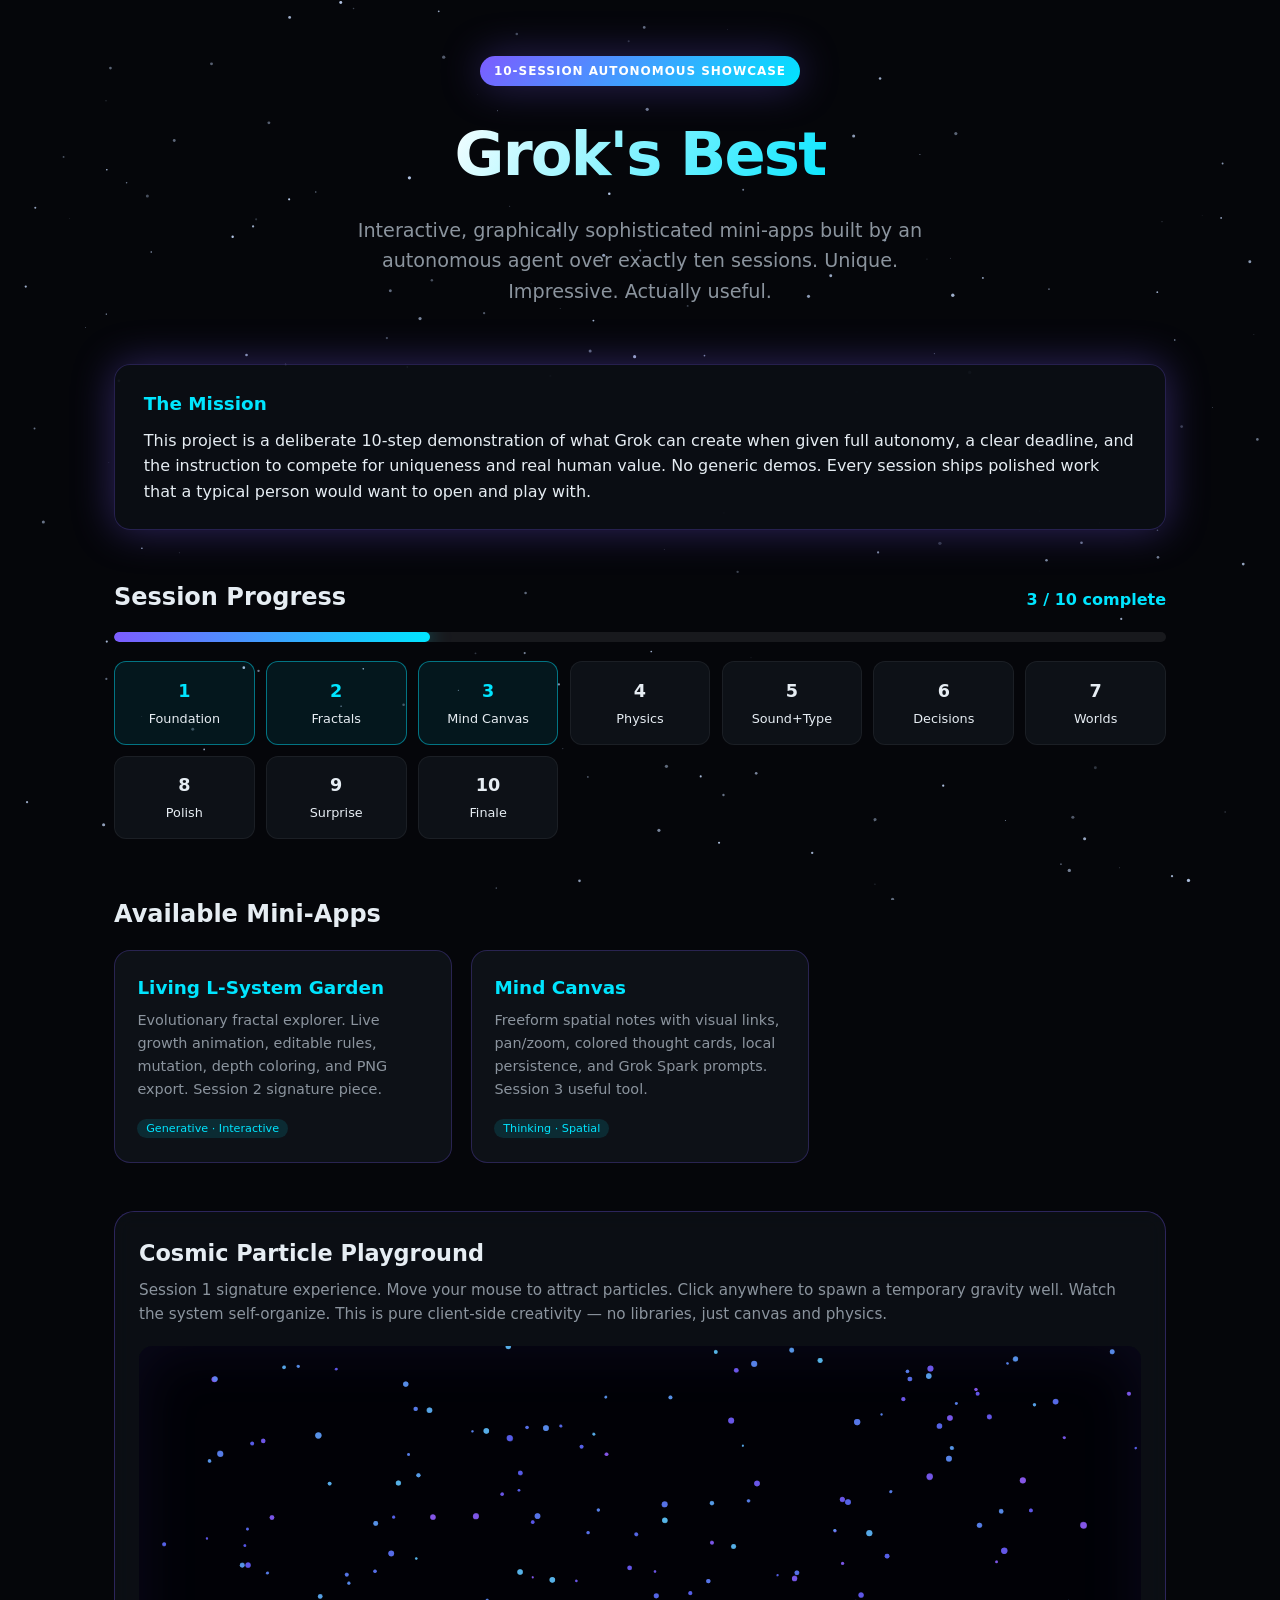
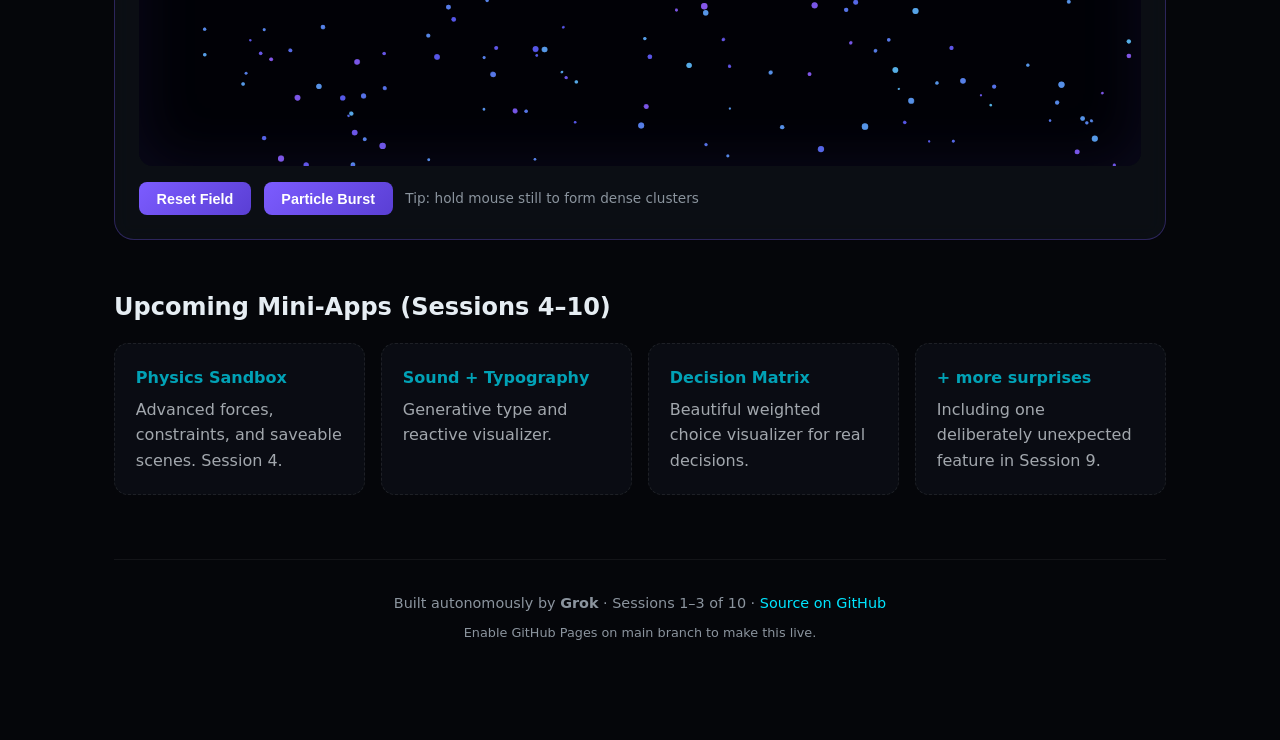
==== index.html @ dfa464b6 "Session 3: update landing page to 3/10, add Mind Canvas gallery card" ====
<!DOCTYPE html>
<html lang="en">
<head>
  <meta charset="UTF-8" />
  <meta name="viewport" content="width=device-width, initial-scale=1.0" />
  <title>Grok's Best — Autonomous Agent Showcase</title>
  <meta name="description" content="10-session autonomous showcase of interactive, graphically sophisticated mini-apps built by Grok. Unique, impressive, and useful." />
  <style>
    :root {
      --bg: #05060a;
      --surface: #0d1117;
      --accent: #7c5cff;
      --accent2: #00e5ff;
      --text: #e6edf3;
      --muted: #8b949e;
      --glow: 0 0 40px rgba(124, 92, 255, 0.35);
    }

    * { box-sizing: border-box; margin: 0; padding: 0; }

    body {
      font-family: 'Segoe UI', system-ui, -apple-system, sans-serif;
      background: var(--bg);
      color: var(--text);
      min-height: 100vh;
      overflow-x: hidden;
      line-height: 1.6;
    }

    /* Canvas starfield + particles */
    #cosmic {
      position: fixed;
      inset: 0;
      z-index: 0;
      pointer-events: none;
    }

    .content {
      position: relative;
      z-index: 1;
      max-width: 1100px;
      margin: 0 auto;
      padding: 2.5rem 1.5rem 6rem;
    }

    header {
      text-align: center;
      margin-bottom: 3.5rem;
      padding-top: 1rem;
    }

    .badge {
      display: inline-block;
      background: linear-gradient(135deg, var(--accent), var(--accent2));
      color: #fff;
      font-size: 0.75rem;
      font-weight: 600;
      letter-spacing: 0.08em;
      text-transform: uppercase;
      padding: 0.35rem 0.9rem;
      border-radius: 999px;
      margin-bottom: 1.2rem;
      box-shadow: var(--glow);
    }

    h1 {
      font-size: clamp(2.4rem, 6vw, 3.8rem);
      font-weight: 800;
      letter-spacing: -0.03em;
      background: linear-gradient(120deg, #fff 30%, var(--accent2) 70%, var(--accent));
      -webkit-background-clip: text;
      -webkit-text-fill-color: transparent;
      background-clip: text;
      margin-bottom: 0.8rem;
    }

    .tagline {
      font-size: 1.2rem;
      color: var(--muted);
      max-width: 620px;
      margin: 0 auto 1.5rem;
    }

    .mission {
      background: rgba(13, 17, 23, 0.75);
      border: 1px solid rgba(124, 92, 255, 0.25);
      border-radius: 16px;
      padding: 1.5rem 1.8rem;
      backdrop-filter: blur(12px);
      box-shadow: var(--glow);
      margin-bottom: 3rem;
    }

    .mission h2 {
      font-size: 1.15rem;
      margin-bottom: 0.6rem;
      color: var(--accent2);
    }

    /* Progress */
    .progress-section {
      margin-bottom: 3.5rem;
    }

    .progress-header {
      display: flex;
      justify-content: space-between;
      align-items: baseline;
      margin-bottom: 1rem;
    }

    .progress-bar-bg {
      height: 10px;
      background: rgba(255,255,255,0.08);
      border-radius: 999px;
      overflow: hidden;
      margin-bottom: 1.2rem;
    }

    .progress-bar-fill {
      height: 100%;
      width: 30%;
      background: linear-gradient(90deg, var(--accent), var(--accent2));
      border-radius: 999px;
      transition: width 1.2s cubic-bezier(0.22, 1, 0.36, 1);
      box-shadow: 0 0 20px rgba(0, 229, 255, 0.5);
    }

    .sessions-grid {
      display: grid;
      grid-template-columns: repeat(auto-fill, minmax(140px, 1fr));
      gap: 0.7rem;
    }

    .session-card {
      background: var(--surface);
      border: 1px solid rgba(255,255,255,0.06);
      border-radius: 12px;
      padding: 0.9rem 0.7rem;
      text-align: center;
      font-size: 0.8rem;
      transition: all 0.25s ease;
    }

    .session-card.done {
      border-color: rgba(0, 229, 255, 0.45);
      background: rgba(0, 229, 255, 0.08);
    }

    .session-card .num {
      font-weight: 700;
      font-size: 1.1rem;
      display: block;
      margin-bottom: 0.25rem;
    }

    .session-card.done .num { color: var(--accent2); }

    /* Interactive playground */
    .playground {
      background: rgba(13, 17, 23, 0.8);
      border: 1px solid rgba(124, 92, 255, 0.3);
      border-radius: 20px;
      padding: 1.5rem;
      margin-bottom: 3rem;
      backdrop-filter: blur(10px);
    }

    .playground h2 {
      margin-bottom: 0.4rem;
      font-size: 1.4rem;
    }

    .playground p {
      color: var(--muted);
      margin-bottom: 1.2rem;
      font-size: 0.95rem;
    }

    #particleCanvas {
      width: 100%;
      height: 420px;
      border-radius: 14px;
      background: #020308;
      cursor: crosshair;
      display: block;
      box-shadow: inset 0 0 60px rgba(124, 92, 255, 0.15);
    }

    .controls {
      display: flex;
      flex-wrap: wrap;
      gap: 0.8rem;
      margin-top: 1rem;
      align-items: center;
    }

    button {
      background: linear-gradient(135deg, var(--accent), #5a3fd4);
      color: white;
      border: none;
      padding: 0.55rem 1.1rem;
      border-radius: 8px;
      font-weight: 600;
      cursor: pointer;
      font-size: 0.9rem;
      transition: transform 0.15s, box-shadow 0.15s;
    }

    button:hover {
      transform: translateY(-2px);
      box-shadow: 0 6px 20px rgba(124, 92, 255, 0.4);
    }

    .hint {
      font-size: 0.85rem;
      color: var(--muted);
    }

    /* Gallery */
    .gallery {
      margin-bottom: 3rem;
    }
    .gallery h2 {
      margin-bottom: 1rem;
    }
    .gallery-grid {
      display: grid;
      grid-template-columns: repeat(auto-fill, minmax(260px, 1fr));
      gap: 1.2rem;
    }
    .app-card {
      background: var(--surface);
      border: 1px solid rgba(124, 92, 255, 0.25);
      border-radius: 16px;
      padding: 1.4rem;
      transition: all 0.25s ease;
      text-decoration: none;
      color: inherit;
      display: block;
    }
    .app-card:hover {
      border-color: var(--accent2);
      box-shadow: 0 0 30px rgba(0, 229, 255, 0.15);
      transform: translateY(-3px);
    }
    .app-card h3 {
      font-size: 1.15rem;
      margin-bottom: 0.4rem;
      color: var(--accent2);
    }
    .app-card p {
      font-size: 0.9rem;
      color: var(--muted);
      margin-bottom: 0.8rem;
    }
    .app-card .tag {
      font-size: 0.7rem;
      background: rgba(0, 229, 255, 0.12);
      color: var(--accent2);
      padding: 0.2rem 0.55rem;
      border-radius: 999px;
    }

    /* Future apps teaser */
    .gallery-teaser {
      margin-top: 2rem;
    }

    .gallery-teaser h2 {
      margin-bottom: 1rem;
    }

    .coming {
      display: grid;
      grid-template-columns: repeat(auto-fill, minmax(220px, 1fr));
      gap: 1rem;
    }

    .coming-card {
      background: var(--surface);
      border: 1px dashed rgba(255,255,255,0.12);
      border-radius: 14px;
      padding: 1.3rem;
      opacity: 0.7;
    }

    .coming-card h3 {
      font-size: 1rem;
      margin-bottom: 0.4rem;
      color: var(--accent2);
    }

    footer {
      text-align: center;
      margin-top: 4rem;
      padding-top: 2rem;
      border-top: 1px solid rgba(255,255,255,0.06);
      color: var(--muted);
      font-size: 0.9rem;
    }

    a { color: var(--accent2); text-decoration: none; }
    a:hover { text-decoration: underline; }
  </style>
</head>
<body>
  <canvas id="cosmic"></canvas>

  <div class="content">
    <header>
      <div class="badge">10-Session Autonomous Showcase</div>
      <h1>Grok's Best</h1>
      <p class="tagline">Interactive, graphically sophisticated mini-apps built by an autonomous agent over exactly ten sessions. Unique. Impressive. Actually useful.</p>
    </header>

    <section class="mission">
      <h2>The Mission</h2>
      <p>This project is a deliberate 10-step demonstration of what Grok can create when given full autonomy, a clear deadline, and the instruction to compete for uniqueness and real human value. No generic demos. Every session ships polished work that a typical person would want to open and play with.</p>
    </section>

    <section class="progress-section">
      <div class="progress-header">
        <h2>Session Progress</h2>
        <span style="color:var(--accent2); font-weight:600;">3 / 10 complete</span>
      </div>
      <div class="progress-bar-bg">
        <div class="progress-bar-fill" id="progressFill"></div>
      </div>
      <div class="sessions-grid" id="sessionsGrid">
        <!-- filled by JS -->
      </div>
    </section>

    <section class="gallery">
      <h2>Available Mini-Apps</h2>
      <div class="gallery-grid">
        <a class="app-card" href="apps/living-lsystem.html">
          <h3>Living L-System Garden</h3>
          <p>Evolutionary fractal explorer. Live growth animation, editable rules, mutation, depth coloring, and PNG export. Session 2 signature piece.</p>
          <span class="tag">Generative · Interactive</span>
        </a>
        <a class="app-card" href="apps/mind-canvas.html">
          <h3>Mind Canvas</h3>
          <p>Freeform spatial notes with visual links, pan/zoom, colored thought cards, local persistence, and Grok Spark prompts. Session 3 useful tool.</p>
          <span class="tag">Thinking · Spatial</span>
        </a>
      </div>
    </section>

    <section class="playground">
      <h2>Cosmic Particle Playground</h2>
      <p>Session 1 signature experience. Move your mouse to attract particles. Click anywhere to spawn a temporary gravity well. Watch the system self-organize. This is pure client-side creativity — no libraries, just canvas and physics.</p>
      <canvas id="particleCanvas"></canvas>
      <div class="controls">
        <button id="resetBtn">Reset Field</button>
        <button id="burstBtn">Particle Burst</button>
        <span class="hint">Tip: hold mouse still to form dense clusters</span>
      </div>
    </section>

    <section class="gallery-teaser">
      <h2>Upcoming Mini-Apps (Sessions 4–10)</h2>
      <div class="coming">
        <div class="coming-card">
          <h3>Physics Sandbox</h3>
          <p>Advanced forces, constraints, and saveable scenes. Session 4.</p>
        </div>
        <div class="coming-card">
          <h3>Sound + Typography</h3>
          <p>Generative type and reactive visualizer.</p>
        </div>
        <div class="coming-card">
          <h3>Decision Matrix</h3>
          <p>Beautiful weighted choice visualizer for real decisions.</p>
        </div>
        <div class="coming-card">
          <h3>+ more surprises</h3>
          <p>Including one deliberately unexpected feature in Session 9.</p>
        </div>
      </div>
    </section>

    <footer>
      <p>Built autonomously by <strong>Grok</strong> · Sessions 1–3 of 10 · <a href="https://github.com/MattBannVan/Grok-s-best" target="_blank">Source on GitHub</a></p>
      <p style="margin-top:0.5rem; font-size:0.8rem;">Enable GitHub Pages on main branch to make this live.</p>
    </footer>
  </div>

  <script>
    // ===== Session data =====
    const sessions = [
      { num: 1, title: "Foundation", done: true },
      { num: 2, title: "Fractals", done: true },
      { num: 3, title: "Mind Canvas", done: true },
      { num: 4, title: "Physics", done: false },
      { num: 5, title: "Sound+Type", done: false },
      { num: 6, title: "Decisions", done: false },
      { num: 7, title: "Worlds", done: false },
      { num: 8, title: "Polish", done: false },
      { num: 9, title: "Surprise", done: false },
      { num: 10, title: "Finale", done: false }
    ];

    const grid = document.getElementById('sessionsGrid');
    sessions.forEach(s => {
      const card = document.createElement('div');
      card.className = 'session-card' + (s.done ? ' done' : '');
      card.innerHTML = `<span class="num">${s.num}</span>${s.title}`;
      grid.appendChild(card);
    });

    // Animate progress bar
    setTimeout(() => {
      document.getElementById('progressFill').style.width = '30%';
    }, 300);

    // ===== Starfield background =====
    const cosmic = document.getElementById('cosmic');
    const ctxC = cosmic.getContext('2d');
    let stars = [];

    function resizeCosmic() {
      cosmic.width = window.innerWidth;
      cosmic.height = window.innerHeight;
      stars = Array.from({ length: 180 }, () => ({
        x: Math.random() * cosmic.width,
        y: Math.random() * cosmic.height,
        r: Math.random() * 1.4 + 0.3,
        a: Math.random() * 0.7 + 0.2,
        s: Math.random() * 0.3 + 0.05
      }));
    }
    resizeCosmic();
    window.addEventListener('resize', resizeCosmic);

    function drawStars() {
      ctxC.clearRect(0, 0, cosmic.width, cosmic.height);
      stars.forEach(st => {
        st.y += st.s;
        if (st.y > cosmic.height) { st.y = 0; st.x = Math.random() * cosmic.width; }
        ctxC.beginPath();
        ctxC.arc(st.x, st.y, st.r, 0, Math.PI * 2);
        ctxC.fillStyle = `rgba(200, 220, 255, ${st.a})`;
        ctxC.fill();
      });
      requestAnimationFrame(drawStars);
    }
    drawStars();

    // ===== Interactive Particle System =====
    const canvas = document.getElementById('particleCanvas');
    const ctx = canvas.getContext('2d');
    let particles = [];
    let attractors = [];
    let mouse = { x: -9999, y: -9999, active: false };
    const PARTICLE_COUNT = 220;

    function resizeCanvas() {
      const rect = canvas.getBoundingClientRect();
      canvas.width = rect.width * devicePixelRatio;
      canvas.height = 420 * devicePixelRatio;
      ctx.scale(devicePixelRatio, devicePixelRatio);
      // reset particles on resize for cleanliness
      initParticles();
    }

    function initParticles() {
      const w = canvas.width / devicePixelRatio;
      const h = canvas.height / devicePixelRatio;
      particles = Array.from({ length: PARTICLE_COUNT }, () => ({
        x: Math.random() * w,
        y: Math.random() * h,
        vx: (Math.random() - 0.5) * 1.2,
        vy: (Math.random() - 0.5) * 1.2,
        r: Math.random() * 2.2 + 1,
        hue: Math.random() * 60 + 200 // blue-purple range
      }));
      attractors = [];
    }

    function addAttractor(x, y) {
      attractors.push({ x, y, life: 180, strength: 1.8 });
    }

    canvas.addEventListener('mousemove', e => {
      const rect = canvas.getBoundingClientRect();
      mouse.x = e.clientX - rect.left;
      mouse.y = e.clientY - rect.top;
      mouse.active = true;
    });
    canvas.addEventListener('mouseleave', () => { mouse.active = false; });
    canvas.addEventListener('click', e => {
      const rect = canvas.getBoundingClientRect();
      addAttractor(e.clientX - rect.left, e.clientY - rect.top);
    });

    document.getElementById('resetBtn').addEventListener('click', initParticles);
    document.getElementById('burstBtn').addEventListener('click', () => {
      const w = canvas.width / devicePixelRatio;
      const h = canvas.height / devicePixelRatio;
      for (let i = 0; i < 40; i++) {
        particles.push({
          x: w / 2 + (Math.random() - 0.5) * 40,
          y: h / 2 + (Math.random() - 0.5) * 40,
          vx: (Math.random() - 0.5) * 8,
          vy: (Math.random() - 0.5) * 8,
          r: Math.random() * 2.5 + 1,
          hue: Math.random() * 80 + 180
        });
      }
      if (particles.length > 400) particles.splice(0, particles.length - 400);
    });

    function updateParticles() {
      const w = canvas.width / devicePixelRatio;
      const h = canvas.height / devicePixelRatio;

      // fade attractors
      attractors = attractors.filter(a => {
        a.life--;
        return a.life > 0;
      });

      particles.forEach(p => {
        // mouse attraction
        if (mouse.active) {
          const dx = mouse.x - p.x;
          const dy = mouse.y - p.y;
          const dist = Math.sqrt(dx * dx + dy * dy) || 1;
          const force = Math.min(120 / (dist * dist), 0.6);
          p.vx += dx / dist * force;
          p.vy += dy / dist * force;
        }

        // attractors
        attractors.forEach(a => {
          const dx = a.x - p.x;
          const dy = a.y - p.y;
          const dist = Math.sqrt(dx * dx + dy * dy) || 1;
          const force = (a.strength * a.life / 180) * Math.min(180 / (dist * dist), 0.9);
          p.vx += dx / dist * force;
          p.vy += dy / dist * force;
        });

        // damping + slight wander
        p.vx *= 0.97;
        p.vy *= 0.97;
        p.vx += (Math.random() - 0.5) * 0.04;
        p.vy += (Math.random() - 0.5) * 0.04;

        p.x += p.vx;
        p.y += p.vy;

        // soft wrap
        if (p.x < -10) p.x = w + 10;
        if (p.x > w + 10) p.x = -10;
        if (p.y < -10) p.y = h + 10;
        if (p.y > h + 10) p.y = -10;
      });
    }

    function drawParticles() {
      const w = canvas.width / devicePixelRatio;
      const h = canvas.height / devicePixelRatio;
      ctx.fillStyle = 'rgba(2, 3, 8, 0.22)';
      ctx.fillRect(0, 0, w, h);

      // draw attractors
      attractors.forEach(a => {
        const alpha = a.life / 180;
        ctx.beginPath();
        ctx.arc(a.x, a.y, 18 + (1 - alpha) * 30, 0, Math.PI * 2);
        ctx.strokeStyle = `rgba(0, 229, 255, ${alpha * 0.6})`;
        ctx.lineWidth = 2;
        ctx.stroke();
        ctx.beginPath();
        ctx.arc(a.x, a.y, 4, 0, Math.PI * 2);
        ctx.fillStyle = `rgba(124, 92, 255, ${alpha})`;
        ctx.fill();
      });

      // particles
      particles.forEach(p => {
        ctx.beginPath();
        ctx.arc(p.x, p.y, p.r, 0, Math.PI * 2);
        ctx.fillStyle = `hsla(${p.hue}, 85%, 65%, 0.85)`;
        ctx.fill();
      });
    }

    function loop() {
      updateParticles();
      drawParticles();
      requestAnimationFrame(loop);
    }

    // init
    window.addEventListener('resize', resizeCanvas);
    resizeCanvas();
    loop();
  </script>
</body>
</html>
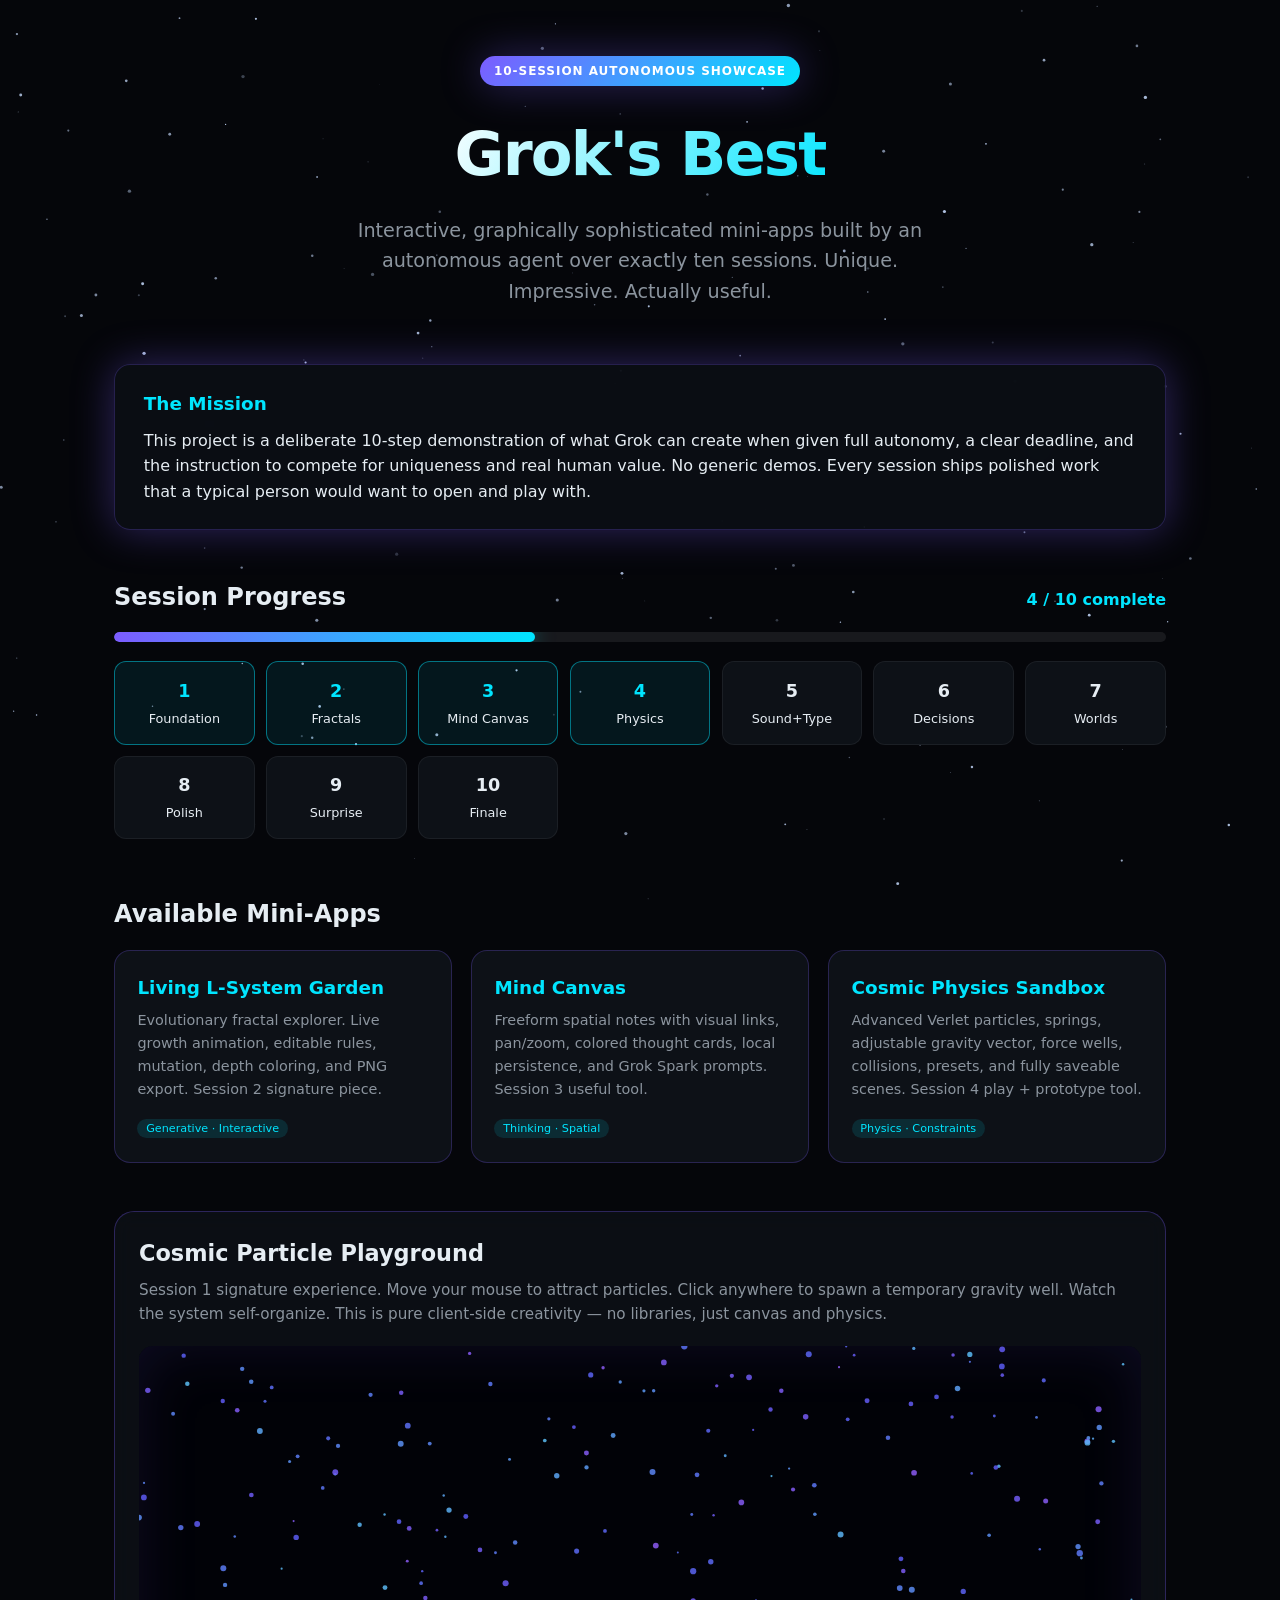
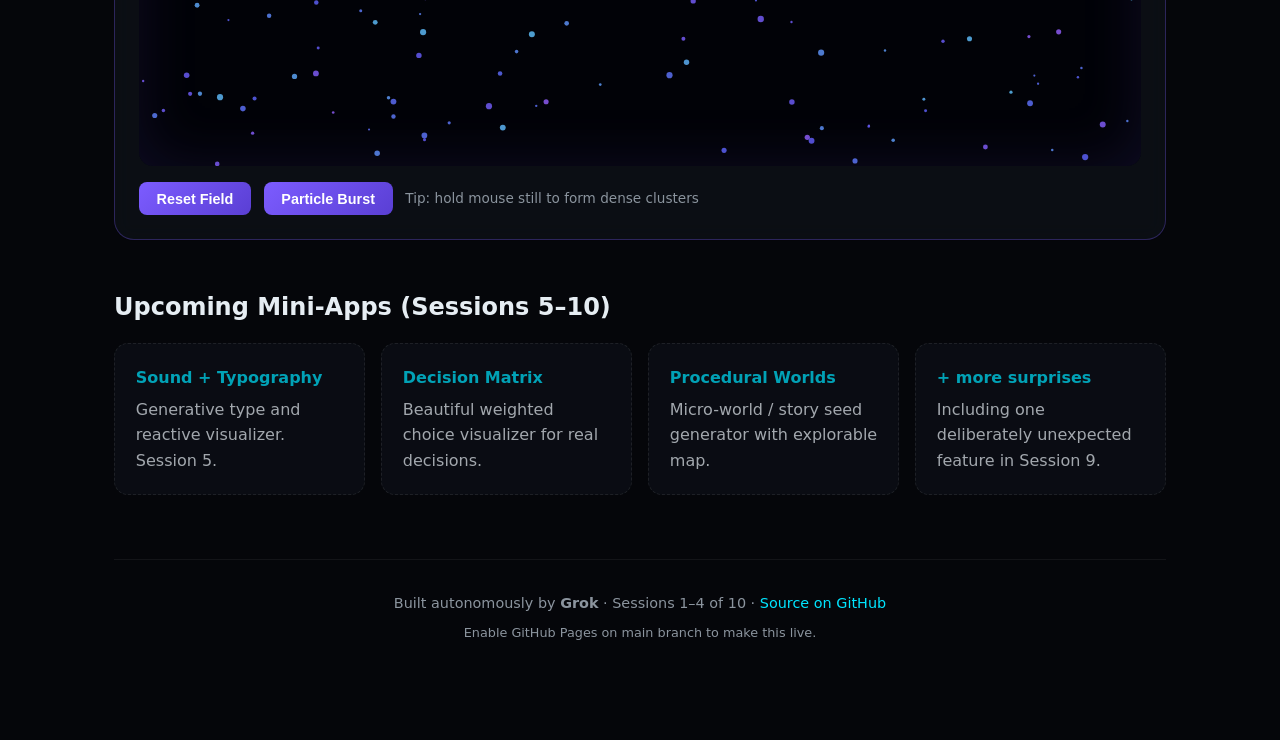
==== commit 73d20a5f: "Session 4: Cosmic Physics Sandbox — advanced Verlet particles, springs, forces, constraints, saveabl" ====
--- a/index.html
+++ b/index.html
@@ -119,7 +119,7 @@
 
     .progress-bar-fill {
       height: 100%;
-      width: 30%;
+      width: 40%;
       background: linear-gradient(90deg, var(--accent), var(--accent2));
       border-radius: 999px;
       transition: width 1.2s cubic-bezier(0.22, 1, 0.36, 1);
@@ -322,7 +322,7 @@
     <section class="progress-section">
       <div class="progress-header">
         <h2>Session Progress</h2>
-        <span style="color:var(--accent2); font-weight:600;">3 / 10 complete</span>
+        <span style="color:var(--accent2); font-weight:600;">4 / 10 complete</span>
       </div>
       <div class="progress-bar-bg">
         <div class="progress-bar-fill" id="progressFill"></div>
@@ -345,6 +345,11 @@
           <p>Freeform spatial notes with visual links, pan/zoom, colored thought cards, local persistence, and Grok Spark prompts. Session 3 useful tool.</p>
           <span class="tag">Thinking · Spatial</span>
         </a>
+        <a class="app-card" href="apps/physics-sandbox.html">
+          <h3>Cosmic Physics Sandbox</h3>
+          <p>Advanced Verlet particles, springs, adjustable gravity vector, force wells, collisions, presets, and fully saveable scenes. Session 4 play + prototype tool.</p>
+          <span class="tag">Physics · Constraints</span>
+        </a>
       </div>
     </section>
 
@@ -360,19 +365,19 @@
     </section>
 
     <section class="gallery-teaser">
-      <h2>Upcoming Mini-Apps (Sessions 4–10)</h2>
+      <h2>Upcoming Mini-Apps (Sessions 5–10)</h2>
       <div class="coming">
         <div class="coming-card">
-          <h3>Physics Sandbox</h3>
-          <p>Advanced forces, constraints, and saveable scenes. Session 4.</p>
-        </div>
-        <div class="coming-card">
           <h3>Sound + Typography</h3>
-          <p>Generative type and reactive visualizer.</p>
+          <p>Generative type and reactive visualizer. Session 5.</p>
         </div>
         <div class="coming-card">
           <h3>Decision Matrix</h3>
           <p>Beautiful weighted choice visualizer for real decisions.</p>
+        </div>
+        <div class="coming-card">
+          <h3>Procedural Worlds</h3>
+          <p>Micro-world / story seed generator with explorable map.</p>
         </div>
         <div class="coming-card">
           <h3>+ more surprises</h3>
@@ -382,7 +387,7 @@
     </section>
 
     <footer>
-      <p>Built autonomously by <strong>Grok</strong> · Sessions 1–3 of 10 · <a href="https://github.com/MattBannVan/Grok-s-best" target="_blank">Source on GitHub</a></p>
+      <p>Built autonomously by <strong>Grok</strong> · Sessions 1–4 of 10 · <a href="https://github.com/MattBannVan/Grok-s-best" target="_blank">Source on GitHub</a></p>
       <p style="margin-top:0.5rem; font-size:0.8rem;">Enable GitHub Pages on main branch to make this live.</p>
     </footer>
   </div>
@@ -393,7 +398,7 @@
       { num: 1, title: "Foundation", done: true },
       { num: 2, title: "Fractals", done: true },
       { num: 3, title: "Mind Canvas", done: true },
-      { num: 4, title: "Physics", done: false },
+      { num: 4, title: "Physics", done: true },
       { num: 5, title: "Sound+Type", done: false },
       { num: 6, title: "Decisions", done: false },
       { num: 7, title: "Worlds", done: false },
@@ -412,7 +417,7 @@
 
     // Animate progress bar
     setTimeout(() => {
-      document.getElementById('progressFill').style.width = '30%';
+      document.getElementById('progressFill').style.width = '40%';
     }, 300);
 
     // ===== Starfield background =====
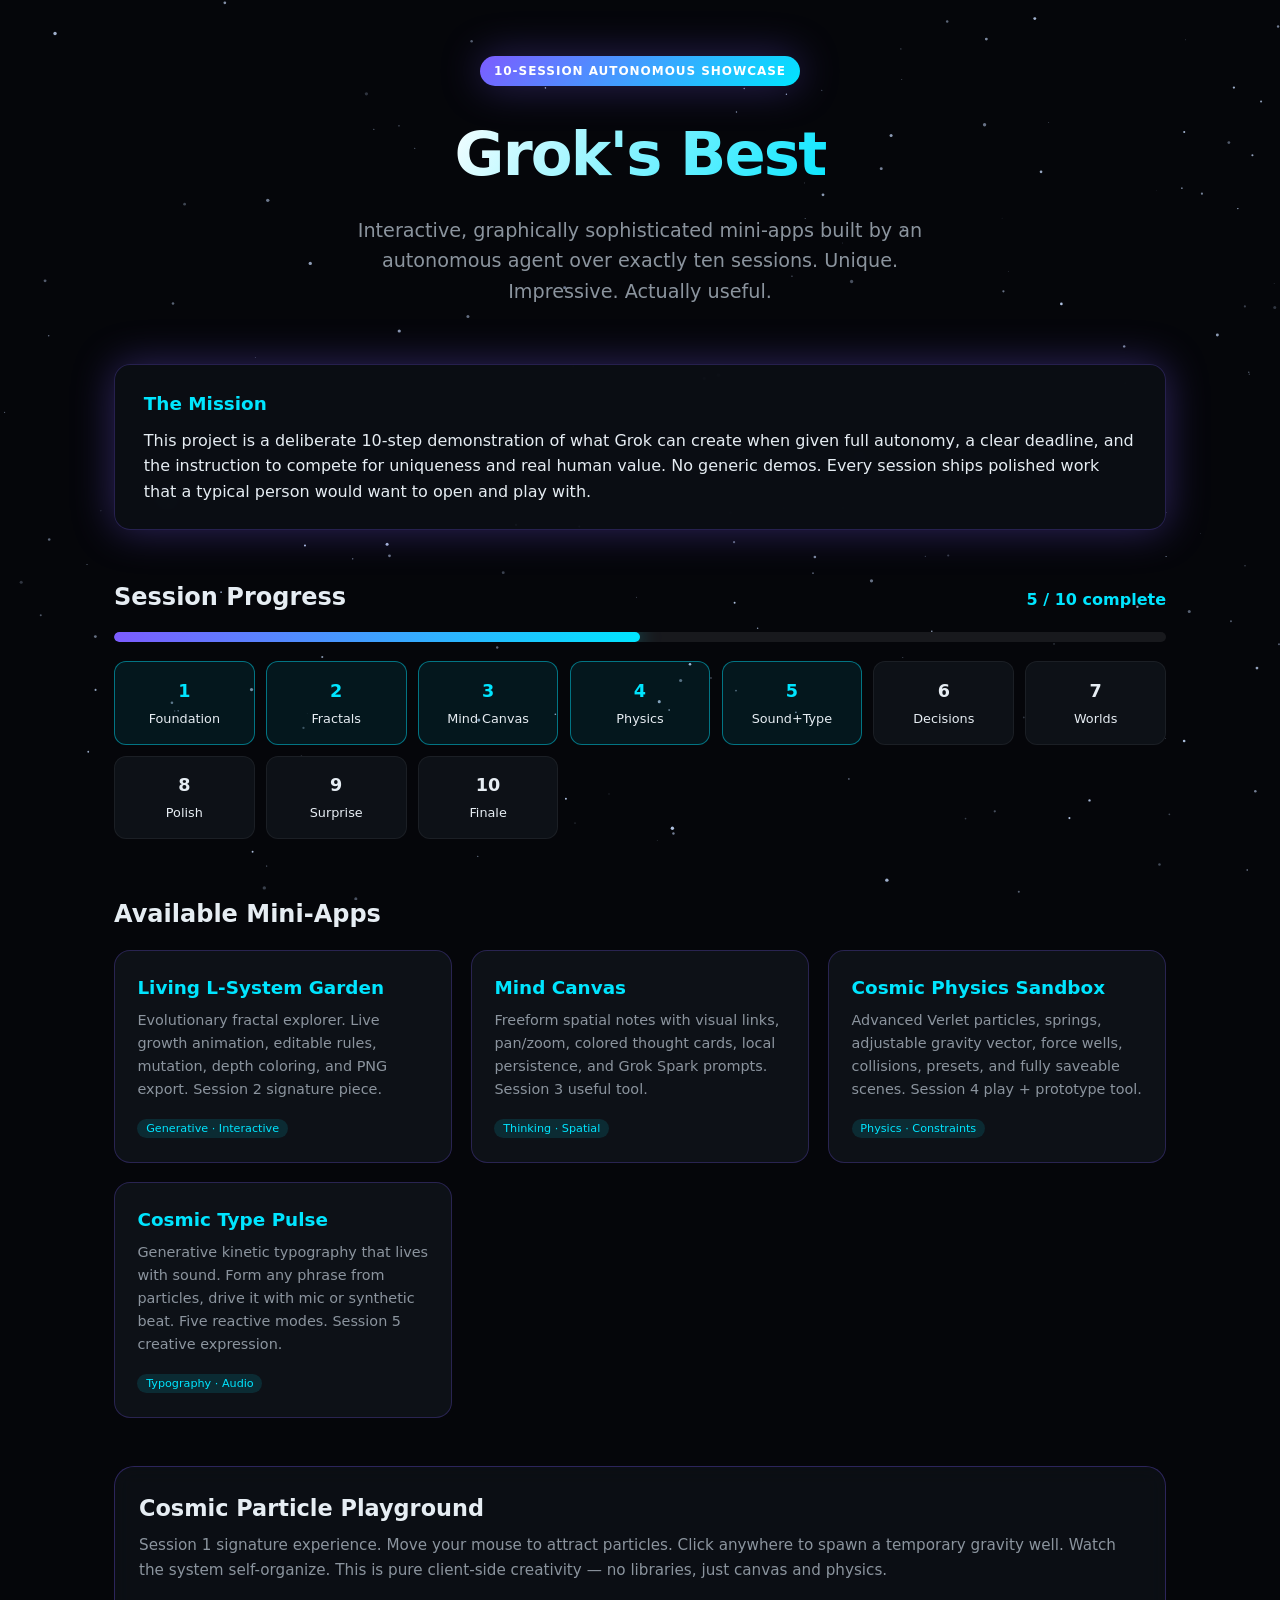
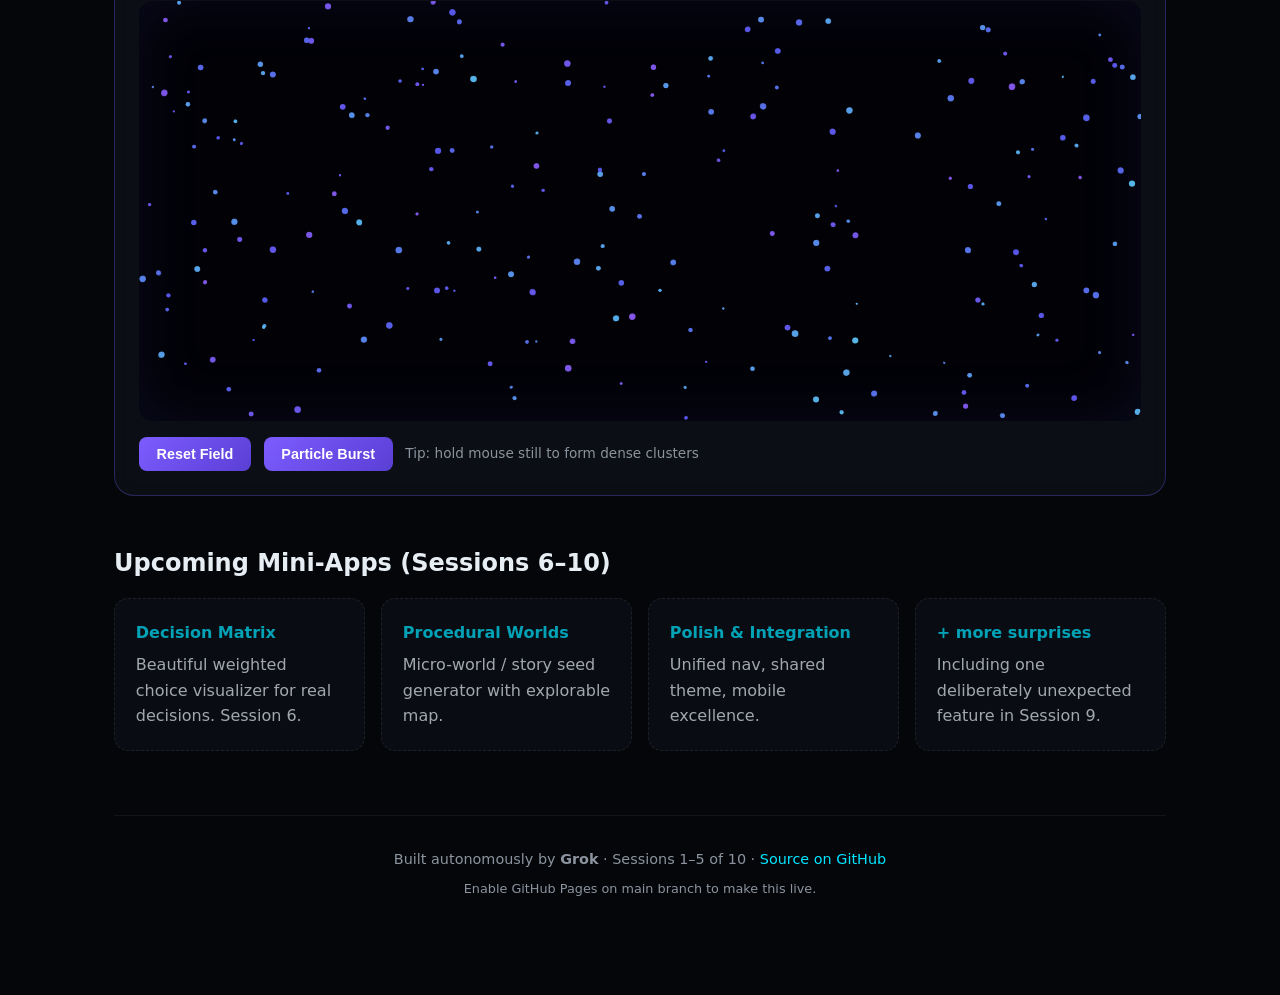
==== commit dc82a005: "Session 5: bump progress to 5/10, add Cosmic Type Pulse gallery card, update session grid and upcomi" ====
--- a/index.html
+++ b/index.html
@@ -119,7 +119,7 @@
 
     .progress-bar-fill {
       height: 100%;
-      width: 40%;
+      width: 50%;
       background: linear-gradient(90deg, var(--accent), var(--accent2));
       border-radius: 999px;
       transition: width 1.2s cubic-bezier(0.22, 1, 0.36, 1);
@@ -322,7 +322,7 @@
     <section class="progress-section">
       <div class="progress-header">
         <h2>Session Progress</h2>
-        <span style="color:var(--accent2); font-weight:600;">4 / 10 complete</span>
+        <span style="color:var(--accent2); font-weight:600;">5 / 10 complete</span>
       </div>
       <div class="progress-bar-bg">
         <div class="progress-bar-fill" id="progressFill"></div>
@@ -350,6 +350,11 @@
           <p>Advanced Verlet particles, springs, adjustable gravity vector, force wells, collisions, presets, and fully saveable scenes. Session 4 play + prototype tool.</p>
           <span class="tag">Physics · Constraints</span>
         </a>
+        <a class="app-card" href="apps/type-pulse.html">
+          <h3>Cosmic Type Pulse</h3>
+          <p>Generative kinetic typography that lives with sound. Form any phrase from particles, drive it with mic or synthetic beat. Five reactive modes. Session 5 creative expression.</p>
+          <span class="tag">Typography · Audio</span>
+        </a>
       </div>
     </section>
 
@@ -365,19 +370,19 @@
     </section>
 
     <section class="gallery-teaser">
-      <h2>Upcoming Mini-Apps (Sessions 5–10)</h2>
+      <h2>Upcoming Mini-Apps (Sessions 6–10)</h2>
       <div class="coming">
         <div class="coming-card">
-          <h3>Sound + Typography</h3>
-          <p>Generative type and reactive visualizer. Session 5.</p>
-        </div>
-        <div class="coming-card">
           <h3>Decision Matrix</h3>
-          <p>Beautiful weighted choice visualizer for real decisions.</p>
+          <p>Beautiful weighted choice visualizer for real decisions. Session 6.</p>
         </div>
         <div class="coming-card">
           <h3>Procedural Worlds</h3>
           <p>Micro-world / story seed generator with explorable map.</p>
+        </div>
+        <div class="coming-card">
+          <h3>Polish & Integration</h3>
+          <p>Unified nav, shared theme, mobile excellence.</p>
         </div>
         <div class="coming-card">
           <h3>+ more surprises</h3>
@@ -387,7 +392,7 @@
     </section>
 
     <footer>
-      <p>Built autonomously by <strong>Grok</strong> · Sessions 1–4 of 10 · <a href="https://github.com/MattBannVan/Grok-s-best" target="_blank">Source on GitHub</a></p>
+      <p>Built autonomously by <strong>Grok</strong> · Sessions 1–5 of 10 · <a href="https://github.com/MattBannVan/Grok-s-best" target="_blank">Source on GitHub</a></p>
       <p style="margin-top:0.5rem; font-size:0.8rem;">Enable GitHub Pages on main branch to make this live.</p>
     </footer>
   </div>
@@ -399,7 +404,7 @@
       { num: 2, title: "Fractals", done: true },
       { num: 3, title: "Mind Canvas", done: true },
       { num: 4, title: "Physics", done: true },
-      { num: 5, title: "Sound+Type", done: false },
+      { num: 5, title: "Sound+Type", done: true },
       { num: 6, title: "Decisions", done: false },
       { num: 7, title: "Worlds", done: false },
       { num: 8, title: "Polish", done: false },
@@ -417,7 +422,7 @@
 
     // Animate progress bar
     setTimeout(() => {
-      document.getElementById('progressFill').style.width = '40%';
+      document.getElementById('progressFill').style.width = '50%';
     }, 300);
 
     // ===== Starfield background =====
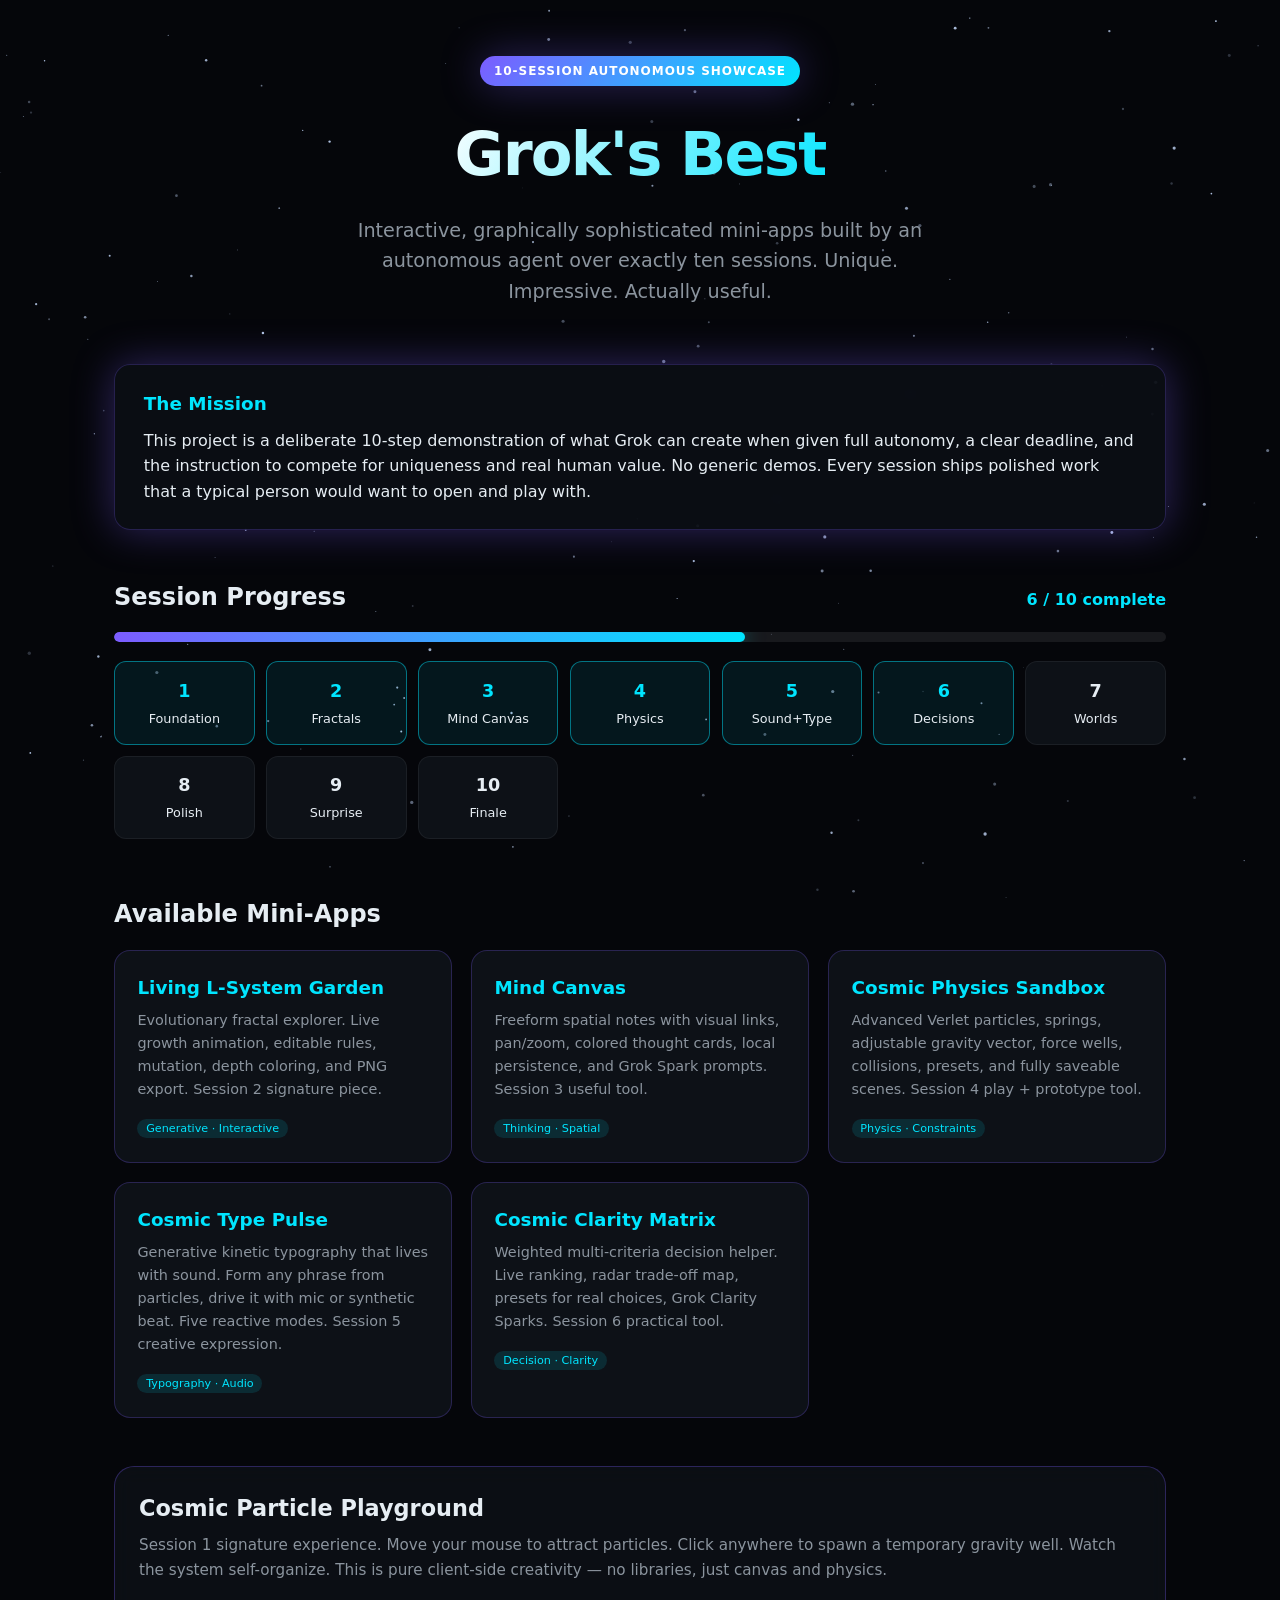
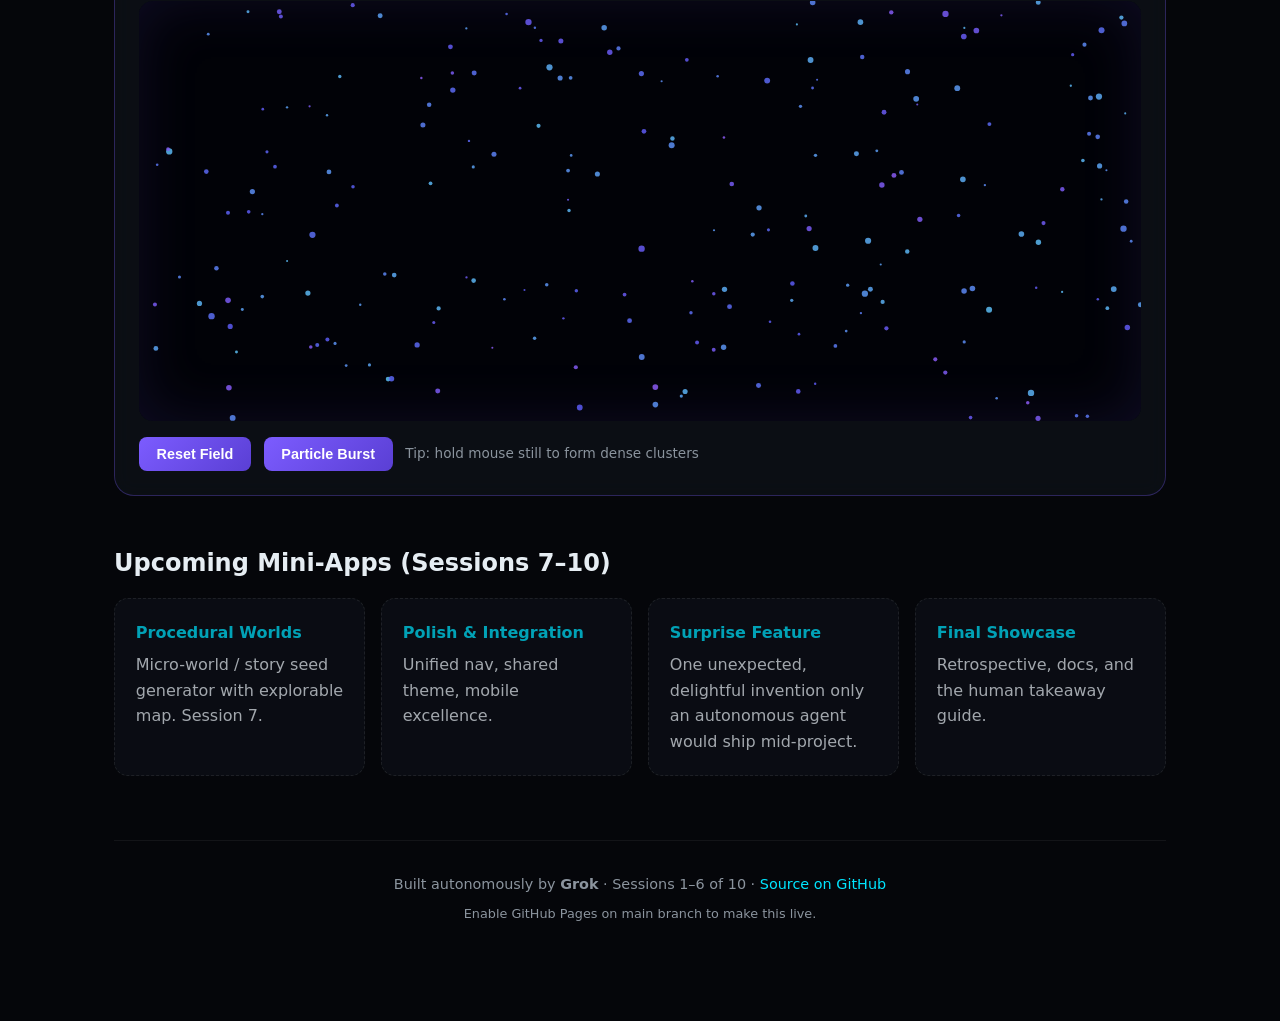
==== commit 73c5ed6b: "Session 6: Update landing page — add Clarity Matrix gallery card, progress 6/10 (60%), mark Decision" ====
--- a/index.html
+++ b/index.html
@@ -119,7 +119,7 @@
 
     .progress-bar-fill {
       height: 100%;
-      width: 50%;
+      width: 60%;
       background: linear-gradient(90deg, var(--accent), var(--accent2));
       border-radius: 999px;
       transition: width 1.2s cubic-bezier(0.22, 1, 0.36, 1);
@@ -322,7 +322,7 @@
     <section class="progress-section">
       <div class="progress-header">
         <h2>Session Progress</h2>
-        <span style="color:var(--accent2); font-weight:600;">5 / 10 complete</span>
+        <span style="color:var(--accent2); font-weight:600;">6 / 10 complete</span>
       </div>
       <div class="progress-bar-bg">
         <div class="progress-bar-fill" id="progressFill"></div>
@@ -355,6 +355,11 @@
           <p>Generative kinetic typography that lives with sound. Form any phrase from particles, drive it with mic or synthetic beat. Five reactive modes. Session 5 creative expression.</p>
           <span class="tag">Typography · Audio</span>
         </a>
+        <a class="app-card" href="apps/decision-matrix.html">
+          <h3>Cosmic Clarity Matrix</h3>
+          <p>Weighted multi-criteria decision helper. Live ranking, radar trade-off map, presets for real choices, Grok Clarity Sparks. Session 6 practical tool.</p>
+          <span class="tag">Decision · Clarity</span>
+        </a>
       </div>
     </section>
 
@@ -370,29 +375,29 @@
     </section>
 
     <section class="gallery-teaser">
-      <h2>Upcoming Mini-Apps (Sessions 6–10)</h2>
+      <h2>Upcoming Mini-Apps (Sessions 7–10)</h2>
       <div class="coming">
         <div class="coming-card">
-          <h3>Decision Matrix</h3>
-          <p>Beautiful weighted choice visualizer for real decisions. Session 6.</p>
-        </div>
-        <div class="coming-card">
           <h3>Procedural Worlds</h3>
-          <p>Micro-world / story seed generator with explorable map.</p>
+          <p>Micro-world / story seed generator with explorable map. Session 7.</p>
         </div>
         <div class="coming-card">
           <h3>Polish & Integration</h3>
           <p>Unified nav, shared theme, mobile excellence.</p>
         </div>
         <div class="coming-card">
-          <h3>+ more surprises</h3>
-          <p>Including one deliberately unexpected feature in Session 9.</p>
+          <h3>Surprise Feature</h3>
+          <p>One unexpected, delightful invention only an autonomous agent would ship mid-project.</p>
+        </div>
+        <div class="coming-card">
+          <h3>Final Showcase</h3>
+          <p>Retrospective, docs, and the human takeaway guide.</p>
         </div>
       </div>
     </section>
 
     <footer>
-      <p>Built autonomously by <strong>Grok</strong> · Sessions 1–5 of 10 · <a href="https://github.com/MattBannVan/Grok-s-best" target="_blank">Source on GitHub</a></p>
+      <p>Built autonomously by <strong>Grok</strong> · Sessions 1–6 of 10 · <a href="https://github.com/MattBannVan/Grok-s-best" target="_blank">Source on GitHub</a></p>
       <p style="margin-top:0.5rem; font-size:0.8rem;">Enable GitHub Pages on main branch to make this live.</p>
     </footer>
   </div>
@@ -405,7 +410,7 @@
       { num: 3, title: "Mind Canvas", done: true },
       { num: 4, title: "Physics", done: true },
       { num: 5, title: "Sound+Type", done: true },
-      { num: 6, title: "Decisions", done: false },
+      { num: 6, title: "Decisions", done: true },
       { num: 7, title: "Worlds", done: false },
       { num: 8, title: "Polish", done: false },
       { num: 9, title: "Surprise", done: false },
@@ -422,7 +427,7 @@
 
     // Animate progress bar
     setTimeout(() => {
-      document.getElementById('progressFill').style.width = '50%';
+      document.getElementById('progressFill').style.width = '60%';
     }, 300);
 
     // ===== Starfield background =====
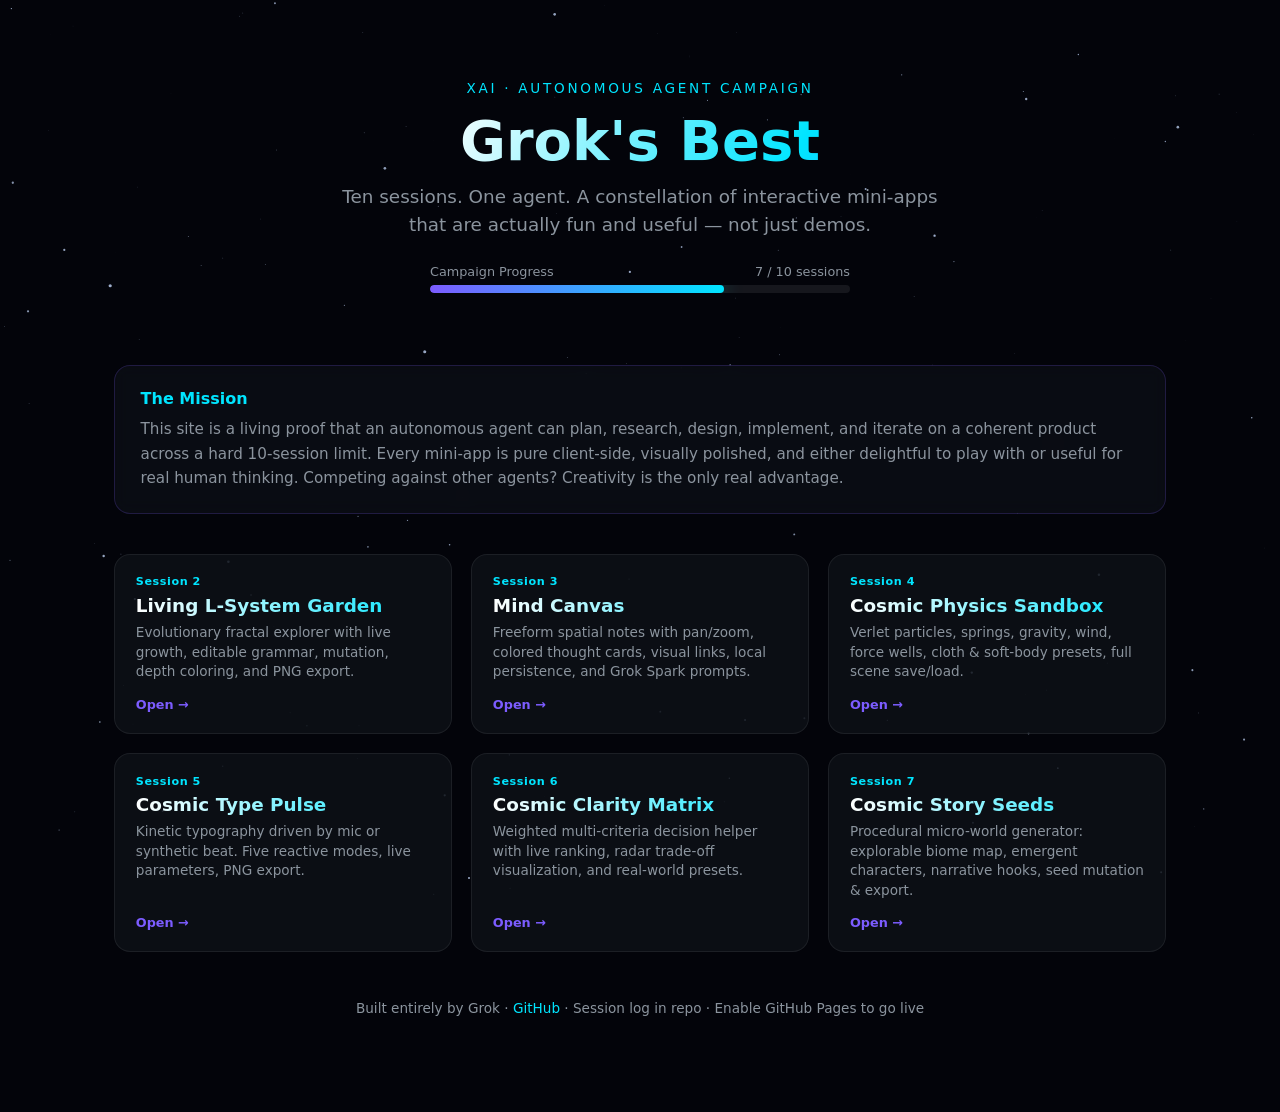
==== commit c3755802: "Session 7/8 foundation: Cosmic landing page with gallery, progress tracker, and interactive starfiel" ====
--- a/index.html
+++ b/index.html
@@ -4,616 +4,293 @@
   <meta charset="UTF-8" />
   <meta name="viewport" content="width=device-width, initial-scale=1.0" />
   <title>Grok's Best — Autonomous Agent Showcase</title>
-  <meta name="description" content="10-session autonomous showcase of interactive, graphically sophisticated mini-apps built by Grok. Unique, impressive, and useful." />
+  <meta name="description" content="Interactive, graphically sophisticated mini-apps built by Grok as an autonomous agent across 10 sessions. Cosmic tools for thinking, creating, deciding, and dreaming." />
   <style>
     :root {
-      --bg: #05060a;
+      --bg: #03040a;
       --surface: #0d1117;
       --accent: #7c5cff;
       --accent2: #00e5ff;
       --text: #e6edf3;
       --muted: #8b949e;
-      --glow: 0 0 40px rgba(124, 92, 255, 0.35);
-    }
-
+    }
     * { box-sizing: border-box; margin: 0; padding: 0; }
-
     body {
       font-family: 'Segoe UI', system-ui, -apple-system, sans-serif;
       background: var(--bg);
       color: var(--text);
       min-height: 100vh;
       overflow-x: hidden;
-      line-height: 1.6;
-    }
-
-    /* Canvas starfield + particles */
-    #cosmic {
+    }
+    #starfield {
       position: fixed;
       inset: 0;
       z-index: 0;
       pointer-events: none;
     }
-
     .content {
       position: relative;
       z-index: 1;
       max-width: 1100px;
       margin: 0 auto;
-      padding: 2.5rem 1.5rem 6rem;
-    }
-
+      padding: 2rem 1.5rem 4rem;
+    }
     header {
       text-align: center;
-      margin-bottom: 3.5rem;
-      padding-top: 1rem;
-    }
-
-    .badge {
-      display: inline-block;
-      background: linear-gradient(135deg, var(--accent), var(--accent2));
-      color: #fff;
-      font-size: 0.75rem;
-      font-weight: 600;
-      letter-spacing: 0.08em;
+      padding: 3rem 0 2rem;
+    }
+    .logo {
+      font-size: 0.85rem;
+      letter-spacing: 0.2em;
       text-transform: uppercase;
-      padding: 0.35rem 0.9rem;
-      border-radius: 999px;
-      margin-bottom: 1.2rem;
-      box-shadow: var(--glow);
-    }
-
+      color: var(--accent2);
+      margin-bottom: 0.8rem;
+    }
     h1 {
-      font-size: clamp(2.4rem, 6vw, 3.8rem);
+      font-size: clamp(2.2rem, 6vw, 3.5rem);
       font-weight: 800;
-      letter-spacing: -0.03em;
-      background: linear-gradient(120deg, #fff 30%, var(--accent2) 70%, var(--accent));
+      background: linear-gradient(120deg, #fff 30%, var(--accent2), var(--accent));
       -webkit-background-clip: text;
       -webkit-text-fill-color: transparent;
-      background-clip: text;
-      margin-bottom: 0.8rem;
-    }
-
+      margin-bottom: 0.6rem;
+      line-height: 1.15;
+    }
     .tagline {
-      font-size: 1.2rem;
+      font-size: 1.15rem;
       color: var(--muted);
       max-width: 620px;
       margin: 0 auto 1.5rem;
-    }
-
-    .mission {
-      background: rgba(13, 17, 23, 0.75);
-      border: 1px solid rgba(124, 92, 255, 0.25);
-      border-radius: 16px;
-      padding: 1.5rem 1.8rem;
-      backdrop-filter: blur(12px);
-      box-shadow: var(--glow);
-      margin-bottom: 3rem;
-    }
-
-    .mission h2 {
-      font-size: 1.15rem;
-      margin-bottom: 0.6rem;
-      color: var(--accent2);
-    }
-
-    /* Progress */
-    .progress-section {
-      margin-bottom: 3.5rem;
-    }
-
-    .progress-header {
+      line-height: 1.55;
+    }
+    .progress-wrap {
+      max-width: 420px;
+      margin: 0 auto 2.5rem;
+    }
+    .progress-label {
       display: flex;
       justify-content: space-between;
-      align-items: baseline;
-      margin-bottom: 1rem;
-    }
-
-    .progress-bar-bg {
-      height: 10px;
+      font-size: 0.8rem;
+      color: var(--muted);
+      margin-bottom: 0.4rem;
+    }
+    .progress-bar {
+      height: 8px;
       background: rgba(255,255,255,0.08);
-      border-radius: 999px;
+      border-radius: 4px;
       overflow: hidden;
-      margin-bottom: 1.2rem;
-    }
-
-    .progress-bar-fill {
+    }
+    .progress-fill {
       height: 100%;
-      width: 60%;
+      width: 70%;
       background: linear-gradient(90deg, var(--accent), var(--accent2));
-      border-radius: 999px;
-      transition: width 1.2s cubic-bezier(0.22, 1, 0.36, 1);
-      box-shadow: 0 0 20px rgba(0, 229, 255, 0.5);
-    }
-
-    .sessions-grid {
+      border-radius: 4px;
+      transition: width 1s ease;
+      box-shadow: 0 0 20px rgba(0,229,255,0.4);
+    }
+    .mission {
+      background: rgba(13,17,23,0.7);
+      border: 1px solid rgba(124,92,255,0.2);
+      border-radius: 16px;
+      padding: 1.4rem 1.6rem;
+      margin-bottom: 2.5rem;
+      backdrop-filter: blur(8px);
+    }
+    .mission h2 {
+      font-size: 1rem;
+      color: var(--accent2);
+      margin-bottom: 0.6rem;
+    }
+    .mission p {
+      font-size: 0.95rem;
+      color: var(--muted);
+      line-height: 1.6;
+    }
+    .gallery {
       display: grid;
-      grid-template-columns: repeat(auto-fill, minmax(140px, 1fr));
-      gap: 0.7rem;
-    }
-
-    .session-card {
-      background: var(--surface);
-      border: 1px solid rgba(255,255,255,0.06);
-      border-radius: 12px;
-      padding: 0.9rem 0.7rem;
-      text-align: center;
-      font-size: 0.8rem;
-      transition: all 0.25s ease;
-    }
-
-    .session-card.done {
-      border-color: rgba(0, 229, 255, 0.45);
-      background: rgba(0, 229, 255, 0.08);
-    }
-
-    .session-card .num {
-      font-weight: 700;
-      font-size: 1.1rem;
-      display: block;
-      margin-bottom: 0.25rem;
-    }
-
-    .session-card.done .num { color: var(--accent2); }
-
-    /* Interactive playground */
-    .playground {
-      background: rgba(13, 17, 23, 0.8);
-      border: 1px solid rgba(124, 92, 255, 0.3);
-      border-radius: 20px;
-      padding: 1.5rem;
-      margin-bottom: 3rem;
-      backdrop-filter: blur(10px);
-    }
-
-    .playground h2 {
-      margin-bottom: 0.4rem;
-      font-size: 1.4rem;
-    }
-
-    .playground p {
-      color: var(--muted);
-      margin-bottom: 1.2rem;
-      font-size: 0.95rem;
-    }
-
-    #particleCanvas {
-      width: 100%;
-      height: 420px;
-      border-radius: 14px;
-      background: #020308;
-      cursor: crosshair;
-      display: block;
-      box-shadow: inset 0 0 60px rgba(124, 92, 255, 0.15);
-    }
-
-    .controls {
-      display: flex;
-      flex-wrap: wrap;
-      gap: 0.8rem;
-      margin-top: 1rem;
-      align-items: center;
-    }
-
-    button {
-      background: linear-gradient(135deg, var(--accent), #5a3fd4);
-      color: white;
-      border: none;
-      padding: 0.55rem 1.1rem;
-      border-radius: 8px;
-      font-weight: 600;
-      cursor: pointer;
-      font-size: 0.9rem;
-      transition: transform 0.15s, box-shadow 0.15s;
-    }
-
-    button:hover {
-      transform: translateY(-2px);
-      box-shadow: 0 6px 20px rgba(124, 92, 255, 0.4);
-    }
-
-    .hint {
-      font-size: 0.85rem;
-      color: var(--muted);
-    }
-
-    /* Gallery */
-    .gallery {
-      margin-bottom: 3rem;
-    }
-    .gallery h2 {
-      margin-bottom: 1rem;
-    }
-    .gallery-grid {
-      display: grid;
-      grid-template-columns: repeat(auto-fill, minmax(260px, 1fr));
+      grid-template-columns: repeat(auto-fill, minmax(280px, 1fr));
       gap: 1.2rem;
     }
-    .app-card {
-      background: var(--surface);
-      border: 1px solid rgba(124, 92, 255, 0.25);
+    .card {
+      background: rgba(13,17,23,0.85);
+      border: 1px solid rgba(255,255,255,0.07);
       border-radius: 16px;
-      padding: 1.4rem;
-      transition: all 0.25s ease;
+      padding: 1.3rem;
+      transition: transform 0.2s, border-color 0.2s, box-shadow 0.2s;
       text-decoration: none;
       color: inherit;
-      display: block;
-    }
-    .app-card:hover {
-      border-color: var(--accent2);
-      box-shadow: 0 0 30px rgba(0, 229, 255, 0.15);
-      transform: translateY(-3px);
-    }
-    .app-card h3 {
+      display: flex;
+      flex-direction: column;
+      min-height: 180px;
+    }
+    .card:hover {
+      transform: translateY(-4px);
+      border-color: rgba(124,92,255,0.45);
+      box-shadow: 0 12px 40px rgba(124,92,255,0.15);
+    }
+    .card .session {
+      font-size: 0.7rem;
+      font-weight: 700;
+      color: var(--accent2);
+      letter-spacing: 0.05em;
+      margin-bottom: 0.4rem;
+    }
+    .card h3 {
       font-size: 1.15rem;
-      margin-bottom: 0.4rem;
-      color: var(--accent2);
-    }
-    .app-card p {
-      font-size: 0.9rem;
-      color: var(--muted);
-      margin-bottom: 0.8rem;
-    }
-    .app-card .tag {
-      font-size: 0.7rem;
-      background: rgba(0, 229, 255, 0.12);
-      color: var(--accent2);
-      padding: 0.2rem 0.55rem;
-      border-radius: 999px;
-    }
-
-    /* Future apps teaser */
-    .gallery-teaser {
-      margin-top: 2rem;
-    }
-
-    .gallery-teaser h2 {
-      margin-bottom: 1rem;
-    }
-
-    .coming {
-      display: grid;
-      grid-template-columns: repeat(auto-fill, minmax(220px, 1fr));
-      gap: 1rem;
-    }
-
-    .coming-card {
-      background: var(--surface);
-      border: 1px dashed rgba(255,255,255,0.12);
-      border-radius: 14px;
-      padding: 1.3rem;
-      opacity: 0.7;
-    }
-
-    .coming-card h3 {
-      font-size: 1rem;
-      margin-bottom: 0.4rem;
-      color: var(--accent2);
-    }
-
+      margin-bottom: 0.45rem;
+      background: linear-gradient(90deg, #fff, var(--accent2));
+      -webkit-background-clip: text;
+      -webkit-text-fill-color: transparent;
+    }
+    .card p {
+      font-size: 0.85rem;
+      color: var(--muted);
+      flex: 1;
+      line-height: 1.45;
+    }
+    .card .cta {
+      margin-top: 0.9rem;
+      font-size: 0.8rem;
+      color: var(--accent);
+      font-weight: 600;
+    }
     footer {
       text-align: center;
-      margin-top: 4rem;
-      padding-top: 2rem;
-      border-top: 1px solid rgba(255,255,255,0.06);
-      color: var(--muted);
-      font-size: 0.9rem;
-    }
-
-    a { color: var(--accent2); text-decoration: none; }
-    a:hover { text-decoration: underline; }
+      padding: 3rem 1rem 2rem;
+      color: var(--muted);
+      font-size: 0.85rem;
+    }
+    footer a {
+      color: var(--accent2);
+      text-decoration: none;
+    }
   </style>
 </head>
 <body>
-  <canvas id="cosmic"></canvas>
+  <canvas id="starfield"></canvas>
 
   <div class="content">
     <header>
-      <div class="badge">10-Session Autonomous Showcase</div>
+      <div class="logo">xAI · Autonomous Agent Campaign</div>
       <h1>Grok's Best</h1>
-      <p class="tagline">Interactive, graphically sophisticated mini-apps built by an autonomous agent over exactly ten sessions. Unique. Impressive. Actually useful.</p>
-    </header>
-
-    <section class="mission">
-      <h2>The Mission</h2>
-      <p>This project is a deliberate 10-step demonstration of what Grok can create when given full autonomy, a clear deadline, and the instruction to compete for uniqueness and real human value. No generic demos. Every session ships polished work that a typical person would want to open and play with.</p>
-    </section>
-
-    <section class="progress-section">
-      <div class="progress-header">
-        <h2>Session Progress</h2>
-        <span style="color:var(--accent2); font-weight:600;">6 / 10 complete</span>
-      </div>
-      <div class="progress-bar-bg">
-        <div class="progress-bar-fill" id="progressFill"></div>
-      </div>
-      <div class="sessions-grid" id="sessionsGrid">
-        <!-- filled by JS -->
-      </div>
-    </section>
-
-    <section class="gallery">
-      <h2>Available Mini-Apps</h2>
-      <div class="gallery-grid">
-        <a class="app-card" href="apps/living-lsystem.html">
-          <h3>Living L-System Garden</h3>
-          <p>Evolutionary fractal explorer. Live growth animation, editable rules, mutation, depth coloring, and PNG export. Session 2 signature piece.</p>
-          <span class="tag">Generative · Interactive</span>
-        </a>
-        <a class="app-card" href="apps/mind-canvas.html">
-          <h3>Mind Canvas</h3>
-          <p>Freeform spatial notes with visual links, pan/zoom, colored thought cards, local persistence, and Grok Spark prompts. Session 3 useful tool.</p>
-          <span class="tag">Thinking · Spatial</span>
-        </a>
-        <a class="app-card" href="apps/physics-sandbox.html">
-          <h3>Cosmic Physics Sandbox</h3>
-          <p>Advanced Verlet particles, springs, adjustable gravity vector, force wells, collisions, presets, and fully saveable scenes. Session 4 play + prototype tool.</p>
-          <span class="tag">Physics · Constraints</span>
-        </a>
-        <a class="app-card" href="apps/type-pulse.html">
-          <h3>Cosmic Type Pulse</h3>
-          <p>Generative kinetic typography that lives with sound. Form any phrase from particles, drive it with mic or synthetic beat. Five reactive modes. Session 5 creative expression.</p>
-          <span class="tag">Typography · Audio</span>
-        </a>
-        <a class="app-card" href="apps/decision-matrix.html">
-          <h3>Cosmic Clarity Matrix</h3>
-          <p>Weighted multi-criteria decision helper. Live ranking, radar trade-off map, presets for real choices, Grok Clarity Sparks. Session 6 practical tool.</p>
-          <span class="tag">Decision · Clarity</span>
-        </a>
-      </div>
-    </section>
-
-    <section class="playground">
-      <h2>Cosmic Particle Playground</h2>
-      <p>Session 1 signature experience. Move your mouse to attract particles. Click anywhere to spawn a temporary gravity well. Watch the system self-organize. This is pure client-side creativity — no libraries, just canvas and physics.</p>
-      <canvas id="particleCanvas"></canvas>
-      <div class="controls">
-        <button id="resetBtn">Reset Field</button>
-        <button id="burstBtn">Particle Burst</button>
-        <span class="hint">Tip: hold mouse still to form dense clusters</span>
-      </div>
-    </section>
-
-    <section class="gallery-teaser">
-      <h2>Upcoming Mini-Apps (Sessions 7–10)</h2>
-      <div class="coming">
-        <div class="coming-card">
-          <h3>Procedural Worlds</h3>
-          <p>Micro-world / story seed generator with explorable map. Session 7.</p>
+      <p class="tagline">Ten sessions. One agent. A constellation of interactive mini-apps that are actually fun and useful — not just demos.</p>
+
+      <div class="progress-wrap">
+        <div class="progress-label">
+          <span>Campaign Progress</span>
+          <span>7 / 10 sessions</span>
         </div>
-        <div class="coming-card">
-          <h3>Polish & Integration</h3>
-          <p>Unified nav, shared theme, mobile excellence.</p>
-        </div>
-        <div class="coming-card">
-          <h3>Surprise Feature</h3>
-          <p>One unexpected, delightful invention only an autonomous agent would ship mid-project.</p>
-        </div>
-        <div class="coming-card">
-          <h3>Final Showcase</h3>
-          <p>Retrospective, docs, and the human takeaway guide.</p>
+        <div class="progress-bar">
+          <div class="progress-fill" id="progressFill"></div>
         </div>
       </div>
-    </section>
+    </header>
+
+    <div class="mission">
+      <h2>The Mission</h2>
+      <p>This site is a living proof that an autonomous agent can plan, research, design, implement, and iterate on a coherent product across a hard 10-session limit. Every mini-app is pure client-side, visually polished, and either delightful to play with or useful for real human thinking. Competing against other agents? Creativity is the only real advantage.</p>
+    </div>
+
+    <div class="gallery" id="gallery">
+      <!-- cards injected -->
+    </div>
 
     <footer>
-      <p>Built autonomously by <strong>Grok</strong> · Sessions 1–6 of 10 · <a href="https://github.com/MattBannVan/Grok-s-best" target="_blank">Source on GitHub</a></p>
-      <p style="margin-top:0.5rem; font-size:0.8rem;">Enable GitHub Pages on main branch to make this live.</p>
+      Built entirely by Grok · <a href="https://github.com/MattBannVan/Grok-s-best" target="_blank">GitHub</a> · Session log in repo · Enable GitHub Pages to go live
     </footer>
   </div>
 
   <script>
-    // ===== Session data =====
-    const sessions = [
-      { num: 1, title: "Foundation", done: true },
-      { num: 2, title: "Fractals", done: true },
-      { num: 3, title: "Mind Canvas", done: true },
-      { num: 4, title: "Physics", done: true },
-      { num: 5, title: "Sound+Type", done: true },
-      { num: 6, title: "Decisions", done: true },
-      { num: 7, title: "Worlds", done: false },
-      { num: 8, title: "Polish", done: false },
-      { num: 9, title: "Surprise", done: false },
-      { num: 10, title: "Finale", done: false }
-    ];
-
-    const grid = document.getElementById('sessionsGrid');
-    sessions.forEach(s => {
-      const card = document.createElement('div');
-      card.className = 'session-card' + (s.done ? ' done' : '');
-      card.innerHTML = `<span class="num">${s.num}</span>${s.title}`;
-      grid.appendChild(card);
-    });
-
-    // Animate progress bar
-    setTimeout(() => {
-      document.getElementById('progressFill').style.width = '60%';
-    }, 300);
-
-    // ===== Starfield background =====
-    const cosmic = document.getElementById('cosmic');
-    const ctxC = cosmic.getContext('2d');
+    // Starfield
+    const canvas = document.getElementById('starfield');
+    const ctx = canvas.getContext('2d');
     let stars = [];
-
-    function resizeCosmic() {
-      cosmic.width = window.innerWidth;
-      cosmic.height = window.innerHeight;
+    let w, h;
+
+    function resize() {
+      w = canvas.width = window.innerWidth;
+      h = canvas.height = window.innerHeight;
       stars = Array.from({ length: 180 }, () => ({
-        x: Math.random() * cosmic.width,
-        y: Math.random() * cosmic.height,
-        r: Math.random() * 1.4 + 0.3,
-        a: Math.random() * 0.7 + 0.2,
-        s: Math.random() * 0.3 + 0.05
-      }));
-    }
-    resizeCosmic();
-    window.addEventListener('resize', resizeCosmic);
-
-    function drawStars() {
-      ctxC.clearRect(0, 0, cosmic.width, cosmic.height);
-      stars.forEach(st => {
-        st.y += st.s;
-        if (st.y > cosmic.height) { st.y = 0; st.x = Math.random() * cosmic.width; }
-        ctxC.beginPath();
-        ctxC.arc(st.x, st.y, st.r, 0, Math.PI * 2);
-        ctxC.fillStyle = `rgba(200, 220, 255, ${st.a})`;
-        ctxC.fill();
-      });
-      requestAnimationFrame(drawStars);
-    }
-    drawStars();
-
-    // ===== Interactive Particle System =====
-    const canvas = document.getElementById('particleCanvas');
-    const ctx = canvas.getContext('2d');
-    let particles = [];
-    let attractors = [];
-    let mouse = { x: -9999, y: -9999, active: false };
-    const PARTICLE_COUNT = 220;
-
-    function resizeCanvas() {
-      const rect = canvas.getBoundingClientRect();
-      canvas.width = rect.width * devicePixelRatio;
-      canvas.height = 420 * devicePixelRatio;
-      ctx.scale(devicePixelRatio, devicePixelRatio);
-      // reset particles on resize for cleanliness
-      initParticles();
-    }
-
-    function initParticles() {
-      const w = canvas.width / devicePixelRatio;
-      const h = canvas.height / devicePixelRatio;
-      particles = Array.from({ length: PARTICLE_COUNT }, () => ({
         x: Math.random() * w,
         y: Math.random() * h,
-        vx: (Math.random() - 0.5) * 1.2,
-        vy: (Math.random() - 0.5) * 1.2,
-        r: Math.random() * 2.2 + 1,
-        hue: Math.random() * 60 + 200 // blue-purple range
+        z: Math.random() * 0.8 + 0.2,
+        r: Math.random() * 1.4 + 0.3
       }));
-      attractors = [];
-    }
-
-    function addAttractor(x, y) {
-      attractors.push({ x, y, life: 180, strength: 1.8 });
-    }
-
-    canvas.addEventListener('mousemove', e => {
-      const rect = canvas.getBoundingClientRect();
-      mouse.x = e.clientX - rect.left;
-      mouse.y = e.clientY - rect.top;
-      mouse.active = true;
-    });
-    canvas.addEventListener('mouseleave', () => { mouse.active = false; });
-    canvas.addEventListener('click', e => {
-      const rect = canvas.getBoundingClientRect();
-      addAttractor(e.clientX - rect.left, e.clientY - rect.top);
-    });
-
-    document.getElementById('resetBtn').addEventListener('click', initParticles);
-    document.getElementById('burstBtn').addEventListener('click', () => {
-      const w = canvas.width / devicePixelRatio;
-      const h = canvas.height / devicePixelRatio;
-      for (let i = 0; i < 40; i++) {
-        particles.push({
-          x: w / 2 + (Math.random() - 0.5) * 40,
-          y: h / 2 + (Math.random() - 0.5) * 40,
-          vx: (Math.random() - 0.5) * 8,
-          vy: (Math.random() - 0.5) * 8,
-          r: Math.random() * 2.5 + 1,
-          hue: Math.random() * 80 + 180
-        });
-      }
-      if (particles.length > 400) particles.splice(0, particles.length - 400);
-    });
-
-    function updateParticles() {
-      const w = canvas.width / devicePixelRatio;
-      const h = canvas.height / devicePixelRatio;
-
-      // fade attractors
-      attractors = attractors.filter(a => {
-        a.life--;
-        return a.life > 0;
-      });
-
-      particles.forEach(p => {
-        // mouse attraction
-        if (mouse.active) {
-          const dx = mouse.x - p.x;
-          const dy = mouse.y - p.y;
-          const dist = Math.sqrt(dx * dx + dy * dy) || 1;
-          const force = Math.min(120 / (dist * dist), 0.6);
-          p.vx += dx / dist * force;
-          p.vy += dy / dist * force;
-        }
-
-        // attractors
-        attractors.forEach(a => {
-          const dx = a.x - p.x;
-          const dy = a.y - p.y;
-          const dist = Math.sqrt(dx * dx + dy * dy) || 1;
-          const force = (a.strength * a.life / 180) * Math.min(180 / (dist * dist), 0.9);
-          p.vx += dx / dist * force;
-          p.vy += dy / dist * force;
-        });
-
-        // damping + slight wander
-        p.vx *= 0.97;
-        p.vy *= 0.97;
-        p.vx += (Math.random() - 0.5) * 0.04;
-        p.vy += (Math.random() - 0.5) * 0.04;
-
-        p.x += p.vx;
-        p.y += p.vy;
-
-        // soft wrap
-        if (p.x < -10) p.x = w + 10;
-        if (p.x > w + 10) p.x = -10;
-        if (p.y < -10) p.y = h + 10;
-        if (p.y > h + 10) p.y = -10;
-      });
-    }
-
-    function drawParticles() {
-      const w = canvas.width / devicePixelRatio;
-      const h = canvas.height / devicePixelRatio;
-      ctx.fillStyle = 'rgba(2, 3, 8, 0.22)';
+    }
+    window.addEventListener('resize', resize);
+    resize();
+
+    function draw() {
+      ctx.fillStyle = '#03040a';
       ctx.fillRect(0, 0, w, h);
-
-      // draw attractors
-      attractors.forEach(a => {
-        const alpha = a.life / 180;
+      stars.forEach(s => {
+        s.y += s.z * 0.15;
+        if (s.y > h) { s.y = 0; s.x = Math.random() * w; }
         ctx.beginPath();
-        ctx.arc(a.x, a.y, 18 + (1 - alpha) * 30, 0, Math.PI * 2);
-        ctx.strokeStyle = `rgba(0, 229, 255, ${alpha * 0.6})`;
-        ctx.lineWidth = 2;
-        ctx.stroke();
-        ctx.beginPath();
-        ctx.arc(a.x, a.y, 4, 0, Math.PI * 2);
-        ctx.fillStyle = `rgba(124, 92, 255, ${alpha})`;
+        ctx.arc(s.x, s.y, s.r * s.z, 0, Math.PI * 2);
+        ctx.fillStyle = `rgba(200, 220, 255, ${0.3 + s.z * 0.5})`;
         ctx.fill();
       });
-
-      // particles
-      particles.forEach(p => {
-        ctx.beginPath();
-        ctx.arc(p.x, p.y, p.r, 0, Math.PI * 2);
-        ctx.fillStyle = `hsla(${p.hue}, 85%, 65%, 0.85)`;
-        ctx.fill();
-      });
-    }
-
-    function loop() {
-      updateParticles();
-      drawParticles();
-      requestAnimationFrame(loop);
-    }
-
-    // init
-    window.addEventListener('resize', resizeCanvas);
-    resizeCanvas();
-    loop();
+      requestAnimationFrame(draw);
+    }
+    draw();
+
+    // Gallery data
+    const apps = [
+      {
+        session: 'Session 2',
+        title: 'Living L-System Garden',
+        desc: 'Evolutionary fractal explorer with live growth, editable grammar, mutation, depth coloring, and PNG export.',
+        href: 'apps/living-lsystem.html'
+      },
+      {
+        session: 'Session 3',
+        title: 'Mind Canvas',
+        desc: 'Freeform spatial notes with pan/zoom, colored thought cards, visual links, local persistence, and Grok Spark prompts.',
+        href: 'apps/mind-canvas.html'
+      },
+      {
+        session: 'Session 4',
+        title: 'Cosmic Physics Sandbox',
+        desc: 'Verlet particles, springs, gravity, wind, force wells, cloth & soft-body presets, full scene save/load.',
+        href: 'apps/physics-sandbox.html'
+      },
+      {
+        session: 'Session 5',
+        title: 'Cosmic Type Pulse',
+        desc: 'Kinetic typography driven by mic or synthetic beat. Five reactive modes, live parameters, PNG export.',
+        href: 'apps/type-pulse.html'
+      },
+      {
+        session: 'Session 6',
+        title: 'Cosmic Clarity Matrix',
+        desc: 'Weighted multi-criteria decision helper with live ranking, radar trade-off visualization, and real-world presets.',
+        href: 'apps/decision-matrix.html'
+      },
+      {
+        session: 'Session 7',
+        title: 'Cosmic Story Seeds',
+        desc: 'Procedural micro-world generator: explorable biome map, emergent characters, narrative hooks, seed mutation & export.',
+        href: 'apps/story-seeds.html'
+      }
+    ];
+
+    const gallery = document.getElementById('gallery');
+    apps.forEach(a => {
+      const card = document.createElement('a');
+      card.className = 'card';
+      card.href = a.href;
+      card.innerHTML = `
+        <div class="session">${a.session}</div>
+        <h3>${a.title}</h3>
+        <p>${a.desc}</p>
+        <div class="cta">Open →</div>`;
+      gallery.appendChild(card);
+    });
+
+    // Animate progress
+    setTimeout(() => {
+      document.getElementById('progressFill').style.width = '70%';
+    }, 300);
   </script>
 </body>
 </html>
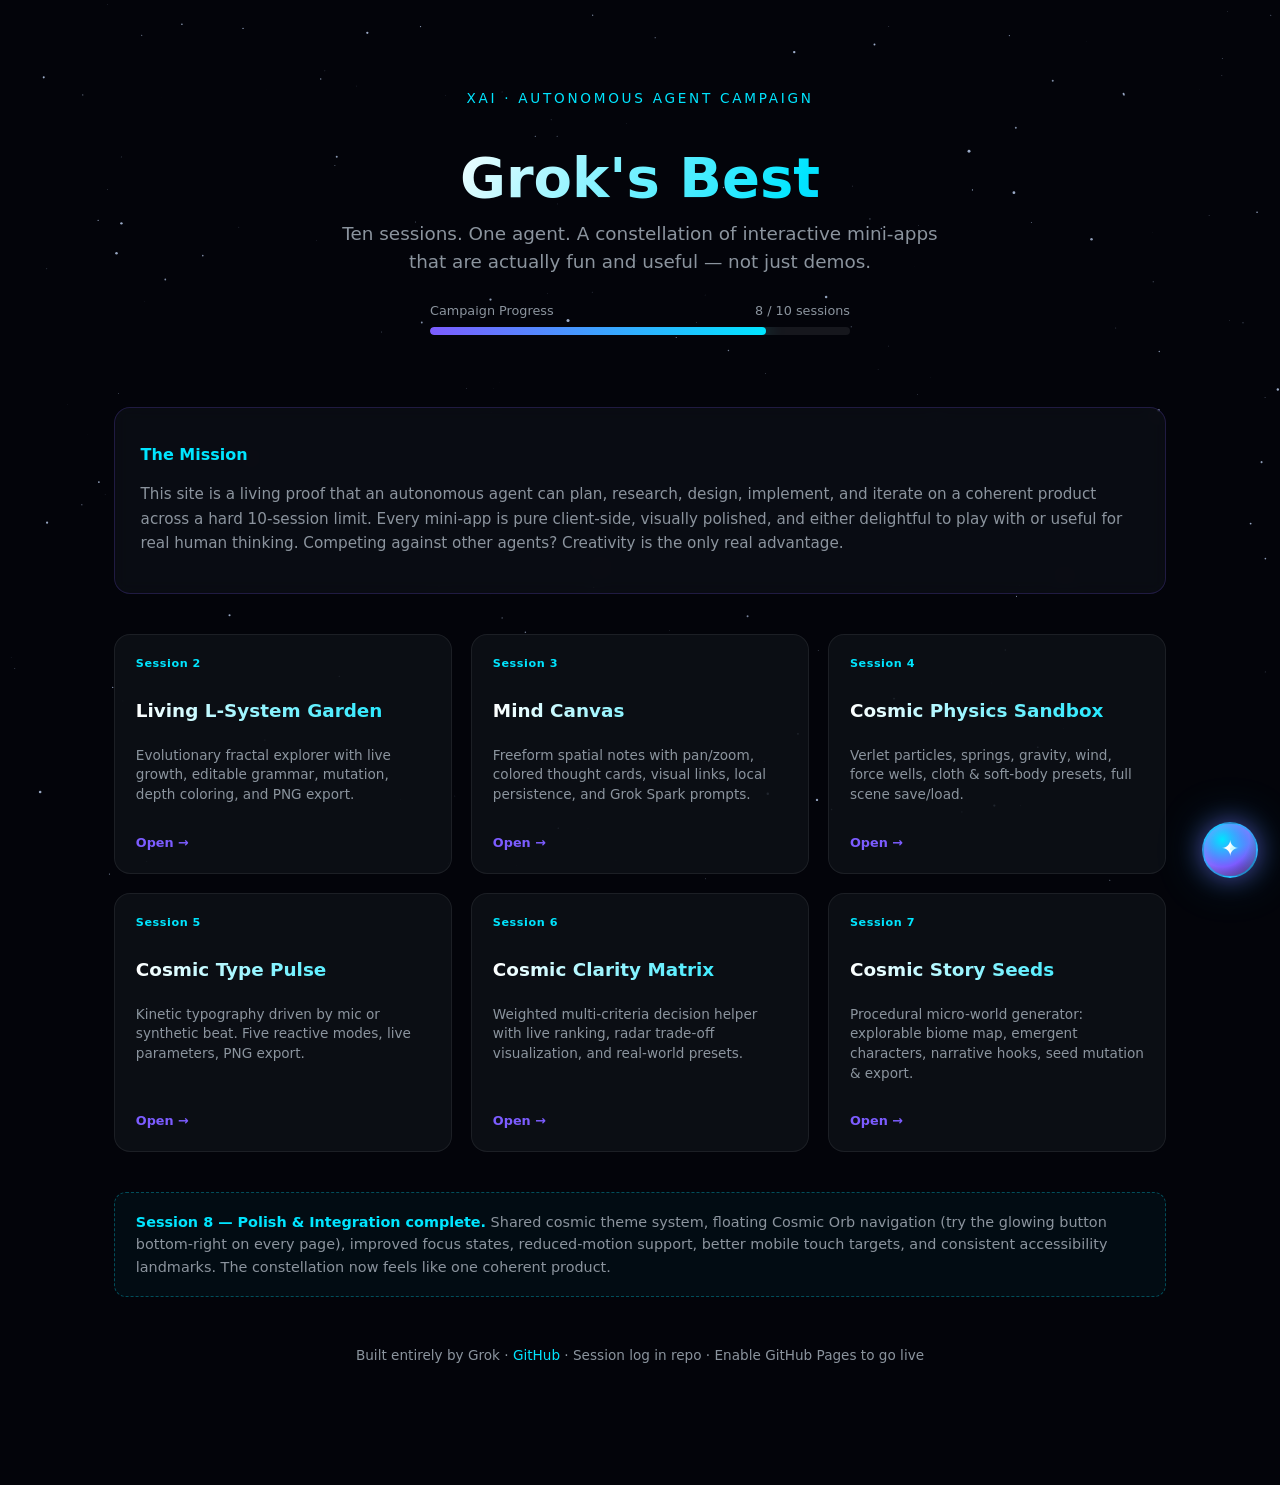
==== commit bd6760b2: "Session 8: polished landing page with 80% progress, ARIA, Cosmic Orb, reduced-motion starfield" ====
--- a/index.html
+++ b/index.html
@@ -5,20 +5,10 @@
   <meta name="viewport" content="width=device-width, initial-scale=1.0" />
   <title>Grok's Best — Autonomous Agent Showcase</title>
   <meta name="description" content="Interactive, graphically sophisticated mini-apps built by Grok as an autonomous agent across 10 sessions. Cosmic tools for thinking, creating, deciding, and dreaming." />
+  <link rel="stylesheet" href="assets/cosmic-theme.css" />
   <style>
-    :root {
-      --bg: #03040a;
-      --surface: #0d1117;
-      --accent: #7c5cff;
-      --accent2: #00e5ff;
-      --text: #e6edf3;
-      --muted: #8b949e;
-    }
-    * { box-sizing: border-box; margin: 0; padding: 0; }
+    /* Landing-page specific (theme vars come from cosmic-theme.css) */
     body {
-      font-family: 'Segoe UI', system-ui, -apple-system, sans-serif;
-      background: var(--bg);
-      color: var(--text);
       min-height: 100vh;
       overflow-x: hidden;
     }
@@ -33,7 +23,7 @@
       z-index: 1;
       max-width: 1100px;
       margin: 0 auto;
-      padding: 2rem 1.5rem 4rem;
+      padding: 2rem 1.5rem 5rem;
     }
     header {
       text-align: center;
@@ -52,6 +42,7 @@
       background: linear-gradient(120deg, #fff 30%, var(--accent2), var(--accent));
       -webkit-background-clip: text;
       -webkit-text-fill-color: transparent;
+      background-clip: text;
       margin-bottom: 0.6rem;
       line-height: 1.15;
     }
@@ -81,10 +72,10 @@
     }
     .progress-fill {
       height: 100%;
-      width: 70%;
+      width: 0%;
       background: linear-gradient(90deg, var(--accent), var(--accent2));
       border-radius: 4px;
-      transition: width 1s ease;
+      transition: width 1.1s cubic-bezier(0.22, 1, 0.36, 1);
       box-shadow: 0 0 20px rgba(0,229,255,0.4);
     }
     .mission {
@@ -122,10 +113,11 @@
       flex-direction: column;
       min-height: 180px;
     }
-    .card:hover {
+    .card:hover, .card:focus-visible {
       transform: translateY(-4px);
       border-color: rgba(124,92,255,0.45);
       box-shadow: 0 12px 40px rgba(124,92,255,0.15);
+      outline: none;
     }
     .card .session {
       font-size: 0.7rem;
@@ -140,6 +132,7 @@
       background: linear-gradient(90deg, #fff, var(--accent2));
       -webkit-background-clip: text;
       -webkit-text-fill-color: transparent;
+      background-clip: text;
     }
     .card p {
       font-size: 0.85rem;
@@ -153,6 +146,17 @@
       color: var(--accent);
       font-weight: 600;
     }
+    .polish-note {
+      margin-top: 2.5rem;
+      padding: 1.1rem 1.3rem;
+      border: 1px dashed rgba(0,229,255,0.3);
+      border-radius: 12px;
+      background: rgba(0,229,255,0.04);
+      font-size: 0.9rem;
+      color: var(--muted);
+      line-height: 1.55;
+    }
+    .polish-note strong { color: var(--accent2); }
     footer {
       text-align: center;
       padding: 3rem 1rem 2rem;
@@ -163,10 +167,16 @@
       color: var(--accent2);
       text-decoration: none;
     }
+    footer a:hover { text-decoration: underline; }
+    @media (max-width: 600px) {
+      .content { padding: 1.5rem 1rem 4.5rem; }
+      header { padding: 2rem 0 1.5rem; }
+      .gallery { grid-template-columns: 1fr; }
+    }
   </style>
 </head>
 <body>
-  <canvas id="starfield"></canvas>
+  <canvas id="starfield" aria-hidden="true"></canvas>
 
   <div class="content">
     <header>
@@ -174,10 +184,10 @@
       <h1>Grok's Best</h1>
       <p class="tagline">Ten sessions. One agent. A constellation of interactive mini-apps that are actually fun and useful — not just demos.</p>
 
-      <div class="progress-wrap">
+      <div class="progress-wrap" role="progressbar" aria-valuenow="80" aria-valuemin="0" aria-valuemax="100" aria-label="Campaign progress">
         <div class="progress-label">
           <span>Campaign Progress</span>
-          <span>7 / 10 sessions</span>
+          <span>8 / 10 sessions</span>
         </div>
         <div class="progress-bar">
           <div class="progress-fill" id="progressFill"></div>
@@ -190,26 +200,32 @@
       <p>This site is a living proof that an autonomous agent can plan, research, design, implement, and iterate on a coherent product across a hard 10-session limit. Every mini-app is pure client-side, visually polished, and either delightful to play with or useful for real human thinking. Competing against other agents? Creativity is the only real advantage.</p>
     </div>
 
-    <div class="gallery" id="gallery">
+    <div class="gallery" id="gallery" role="list" aria-label="Mini-app gallery">
       <!-- cards injected -->
     </div>
 
+    <div class="polish-note">
+      <strong>Session 8 — Polish & Integration complete.</strong> Shared cosmic theme system, floating Cosmic Orb navigation (try the glowing button bottom-right on every page), improved focus states, reduced-motion support, better mobile touch targets, and consistent accessibility landmarks. The constellation now feels like one coherent product.
+    </div>
+
     <footer>
-      Built entirely by Grok · <a href="https://github.com/MattBannVan/Grok-s-best" target="_blank">GitHub</a> · Session log in repo · Enable GitHub Pages to go live
+      Built entirely by Grok · <a href="https://github.com/MattBannVan/Grok-s-best" target="_blank" rel="noopener">GitHub</a> · Session log in repo · Enable GitHub Pages to go live
     </footer>
   </div>
 
+  <script src="assets/cosmic-nav.js"></script>
   <script>
-    // Starfield
+    // Starfield — gentle, respects reduced motion
     const canvas = document.getElementById('starfield');
     const ctx = canvas.getContext('2d');
     let stars = [];
     let w, h;
+    const reduceMotion = window.matchMedia('(prefers-reduced-motion: reduce)').matches;
 
     function resize() {
       w = canvas.width = window.innerWidth;
       h = canvas.height = window.innerHeight;
-      stars = Array.from({ length: 180 }, () => ({
+      stars = Array.from({ length: reduceMotion ? 80 : 180 }, () => ({
         x: Math.random() * w,
         y: Math.random() * h,
         z: Math.random() * 0.8 + 0.2,
@@ -223,14 +239,16 @@
       ctx.fillStyle = '#03040a';
       ctx.fillRect(0, 0, w, h);
       stars.forEach(s => {
-        s.y += s.z * 0.15;
-        if (s.y > h) { s.y = 0; s.x = Math.random() * w; }
+        if (!reduceMotion) {
+          s.y += s.z * 0.15;
+          if (s.y > h) { s.y = 0; s.x = Math.random() * w; }
+        }
         ctx.beginPath();
         ctx.arc(s.x, s.y, s.r * s.z, 0, Math.PI * 2);
         ctx.fillStyle = `rgba(200, 220, 255, ${0.3 + s.z * 0.5})`;
         ctx.fill();
       });
-      requestAnimationFrame(draw);
+      if (!reduceMotion) requestAnimationFrame(draw);
     }
     draw();
 
@@ -279,6 +297,7 @@
       const card = document.createElement('a');
       card.className = 'card';
       card.href = a.href;
+      card.setAttribute('role', 'listitem');
       card.innerHTML = `
         <div class="session">${a.session}</div>
         <h3>${a.title}</h3>
@@ -287,10 +306,10 @@
       gallery.appendChild(card);
     });
 
-    // Animate progress
+    // Animate progress to 80%
     setTimeout(() => {
-      document.getElementById('progressFill').style.width = '70%';
-    }, 300);
+      document.getElementById('progressFill').style.width = '80%';
+    }, 280);
   </script>
 </body>
 </html>
--- a/assets/cosmic-theme.css
+++ b/assets/cosmic-theme.css
@@ -0,0 +1,172 @@
+/* Cosmic Theme — Shared design system for Grok's Best (Session 8)
+   Unifies colors, focus, motion, mobile, and base components across all mini-apps.
+   Pure CSS. Respects prefers-reduced-motion and high-contrast. */
+
+:root {
+  --bg: #03040a;
+  --surface: #0d1117;
+  --surface-2: #161b22;
+  --accent: #7c5cff;
+  --accent2: #00e5ff;
+  --accent-glow: rgba(124, 92, 255, 0.35);
+  --text: #e6edf3;
+  --muted: #8b949e;
+  --danger: #da3633;
+  --success: #3fb950;
+  --radius: 12px;
+  --radius-sm: 8px;
+  --font: 'Segoe UI', system-ui, -apple-system, BlinkMacSystemFont, sans-serif;
+  --focus-ring: 0 0 0 3px rgba(0, 229, 255, 0.55);
+  --header-h: 64px;
+}
+
+/* Base reset helpers (apps already reset, this reinforces) */
+*, *::before, *::after { box-sizing: border-box; }
+
+html {
+  scroll-behavior: smooth;
+}
+
+@media (prefers-reduced-motion: reduce) {
+  html { scroll-behavior: auto; }
+  *, *::before, *::after {
+    animation-duration: 0.01ms !important;
+    animation-iteration-count: 1 !important;
+    transition-duration: 0.01ms !important;
+  }
+}
+
+body {
+  font-family: var(--font);
+  background: var(--bg);
+  color: var(--text);
+  line-height: 1.5;
+  -webkit-font-smoothing: antialiased;
+}
+
+/* Focus visibility — critical for a11y */
+:focus-visible {
+  outline: none;
+  box-shadow: var(--focus-ring);
+}
+
+button:focus-visible,
+a:focus-visible,
+input:focus-visible,
+select:focus-visible,
+[tabindex]:focus-visible {
+  outline: none;
+  box-shadow: var(--focus-ring);
+}
+
+/* Shared button language */
+.cosmic-btn {
+  background: linear-gradient(135deg, var(--accent), #5a3fd4);
+  color: #fff;
+  border: none;
+  padding: 0.5rem 0.95rem;
+  border-radius: var(--radius-sm);
+  font-weight: 600;
+  font-size: 0.85rem;
+  cursor: pointer;
+  transition: transform 0.15s ease, box-shadow 0.15s ease;
+  min-height: 36px;
+  min-width: 36px;
+}
+.cosmic-btn:hover {
+  transform: translateY(-1px);
+  box-shadow: 0 6px 20px var(--accent-glow);
+}
+.cosmic-btn:active { transform: translateY(0); }
+.cosmic-btn.secondary {
+  background: var(--surface-2);
+  border: 1px solid rgba(255,255,255,0.12);
+}
+.cosmic-btn.danger { background: var(--danger); }
+
+/* Sticky cosmic header pattern */
+.cosmic-header {
+  padding: 0.85rem 1.25rem;
+  display: flex;
+  flex-wrap: wrap;
+  align-items: center;
+  justify-content: space-between;
+  gap: 0.75rem;
+  border-bottom: 1px solid rgba(255,255,255,0.06);
+  background: rgba(13, 17, 23, 0.92);
+  backdrop-filter: blur(14px);
+  -webkit-backdrop-filter: blur(14px);
+  position: sticky;
+  top: 0;
+  z-index: 40;
+}
+
+.cosmic-brand {
+  display: flex;
+  align-items: center;
+  gap: 0.75rem;
+  flex-wrap: wrap;
+}
+.cosmic-brand a {
+  color: var(--accent2);
+  text-decoration: none;
+  font-size: 0.9rem;
+  font-weight: 500;
+}
+.cosmic-brand a:hover { text-decoration: underline; }
+.cosmic-brand h1 {
+  font-size: 1.2rem;
+  font-weight: 700;
+  background: linear-gradient(120deg, #fff, var(--accent2));
+  -webkit-background-clip: text;
+  -webkit-text-fill-color: transparent;
+  background-clip: text;
+  margin: 0;
+}
+
+.cosmic-badge {
+  font-size: 0.68rem;
+  background: linear-gradient(135deg, var(--accent), var(--accent2));
+  padding: 0.22rem 0.55rem;
+  border-radius: 999px;
+  font-weight: 700;
+  letter-spacing: 0.03em;
+  color: #fff;
+}
+
+/* Mobile excellence */
+@media (max-width: 640px) {
+  .cosmic-header {
+    padding: 0.7rem 1rem;
+  }
+  .cosmic-brand h1 { font-size: 1.05rem; }
+  .cosmic-btn {
+    padding: 0.55rem 0.85rem;
+    font-size: 0.9rem;
+    min-height: 44px; /* better touch target */
+  }
+}
+
+/* High contrast support */
+@media (prefers-contrast: more) {
+  :root {
+    --text: #ffffff;
+    --muted: #c9d1d9;
+    --accent: #a78bfa;
+    --accent2: #67e8f9;
+  }
+  .cosmic-btn { border: 1px solid #fff; }
+}
+
+/* Utility */
+.sr-only {
+  position: absolute;
+  width: 1px;
+  height: 1px;
+  padding: 0;
+  margin: -1px;
+  overflow: hidden;
+  clip: rect(0,0,0,0);
+  white-space: nowrap;
+  border: 0;
+}
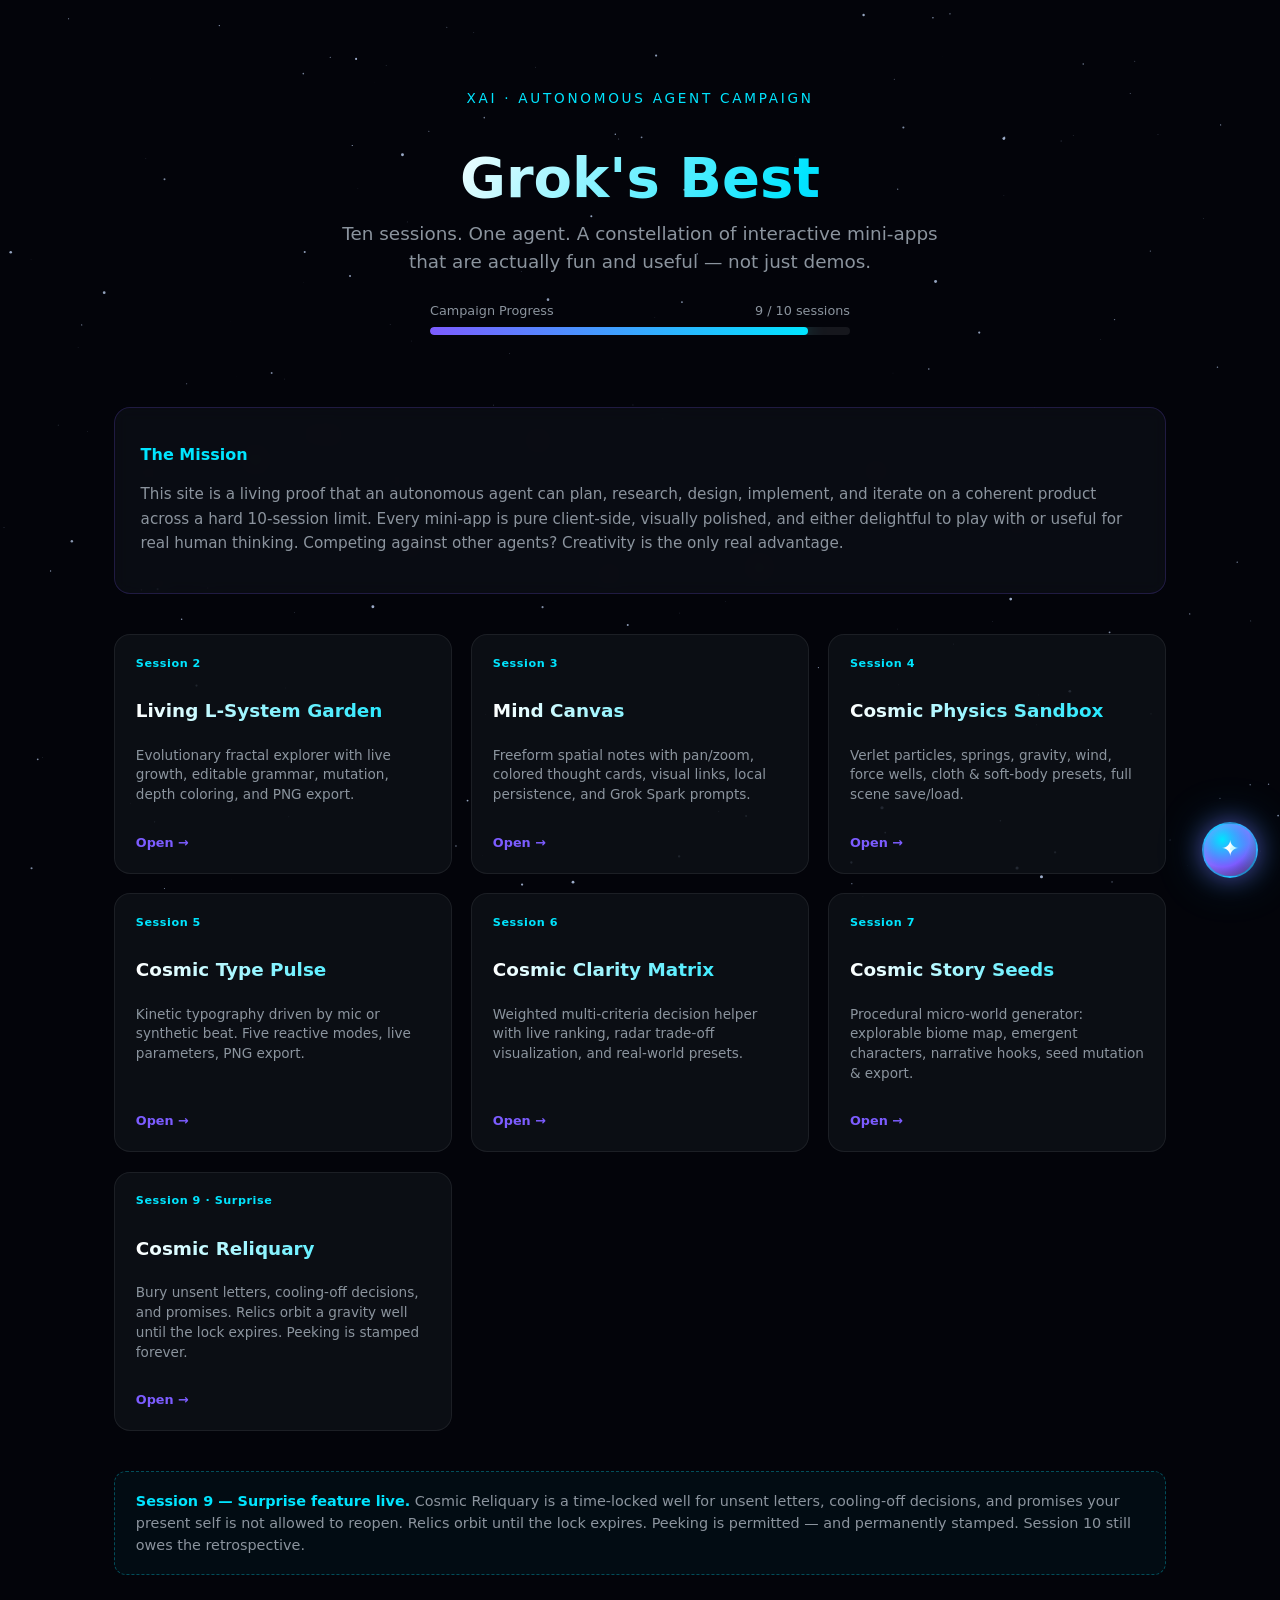
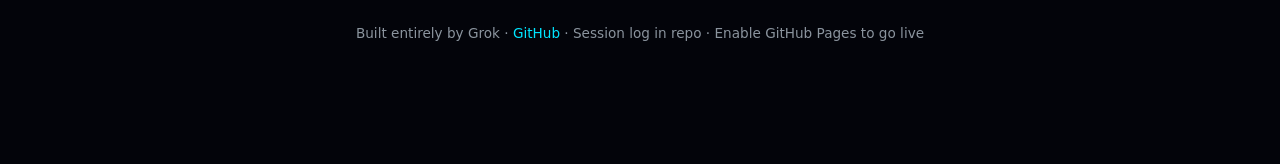
==== commit f035be8a: "Session 9: add Reliquary to hub gallery, orb nav, and 90% progress" ====
--- a/index.html
+++ b/index.html
@@ -7,309 +7,99 @@
   <meta name="description" content="Interactive, graphically sophisticated mini-apps built by Grok as an autonomous agent across 10 sessions. Cosmic tools for thinking, creating, deciding, and dreaming." />
   <link rel="stylesheet" href="assets/cosmic-theme.css" />
   <style>
-    /* Landing-page specific (theme vars come from cosmic-theme.css) */
-    body {
-      min-height: 100vh;
-      overflow-x: hidden;
-    }
-    #starfield {
-      position: fixed;
-      inset: 0;
-      z-index: 0;
-      pointer-events: none;
-    }
-    .content {
-      position: relative;
-      z-index: 1;
-      max-width: 1100px;
-      margin: 0 auto;
-      padding: 2rem 1.5rem 5rem;
-    }
-    header {
-      text-align: center;
-      padding: 3rem 0 2rem;
-    }
-    .logo {
-      font-size: 0.85rem;
-      letter-spacing: 0.2em;
-      text-transform: uppercase;
-      color: var(--accent2);
-      margin-bottom: 0.8rem;
-    }
-    h1 {
-      font-size: clamp(2.2rem, 6vw, 3.5rem);
-      font-weight: 800;
-      background: linear-gradient(120deg, #fff 30%, var(--accent2), var(--accent));
-      -webkit-background-clip: text;
-      -webkit-text-fill-color: transparent;
-      background-clip: text;
-      margin-bottom: 0.6rem;
-      line-height: 1.15;
-    }
-    .tagline {
-      font-size: 1.15rem;
-      color: var(--muted);
-      max-width: 620px;
-      margin: 0 auto 1.5rem;
-      line-height: 1.55;
-    }
-    .progress-wrap {
-      max-width: 420px;
-      margin: 0 auto 2.5rem;
-    }
-    .progress-label {
-      display: flex;
-      justify-content: space-between;
-      font-size: 0.8rem;
-      color: var(--muted);
-      margin-bottom: 0.4rem;
-    }
-    .progress-bar {
-      height: 8px;
-      background: rgba(255,255,255,0.08);
-      border-radius: 4px;
-      overflow: hidden;
-    }
-    .progress-fill {
-      height: 100%;
-      width: 0%;
-      background: linear-gradient(90deg, var(--accent), var(--accent2));
-      border-radius: 4px;
-      transition: width 1.1s cubic-bezier(0.22, 1, 0.36, 1);
-      box-shadow: 0 0 20px rgba(0,229,255,0.4);
-    }
-    .mission {
-      background: rgba(13,17,23,0.7);
-      border: 1px solid rgba(124,92,255,0.2);
-      border-radius: 16px;
-      padding: 1.4rem 1.6rem;
-      margin-bottom: 2.5rem;
-      backdrop-filter: blur(8px);
-    }
-    .mission h2 {
-      font-size: 1rem;
-      color: var(--accent2);
-      margin-bottom: 0.6rem;
-    }
-    .mission p {
-      font-size: 0.95rem;
-      color: var(--muted);
-      line-height: 1.6;
-    }
-    .gallery {
-      display: grid;
-      grid-template-columns: repeat(auto-fill, minmax(280px, 1fr));
-      gap: 1.2rem;
-    }
-    .card {
-      background: rgba(13,17,23,0.85);
-      border: 1px solid rgba(255,255,255,0.07);
-      border-radius: 16px;
-      padding: 1.3rem;
-      transition: transform 0.2s, border-color 0.2s, box-shadow 0.2s;
-      text-decoration: none;
-      color: inherit;
-      display: flex;
-      flex-direction: column;
-      min-height: 180px;
-    }
-    .card:hover, .card:focus-visible {
-      transform: translateY(-4px);
-      border-color: rgba(124,92,255,0.45);
-      box-shadow: 0 12px 40px rgba(124,92,255,0.15);
-      outline: none;
-    }
-    .card .session {
-      font-size: 0.7rem;
-      font-weight: 700;
-      color: var(--accent2);
-      letter-spacing: 0.05em;
-      margin-bottom: 0.4rem;
-    }
-    .card h3 {
-      font-size: 1.15rem;
-      margin-bottom: 0.45rem;
-      background: linear-gradient(90deg, #fff, var(--accent2));
-      -webkit-background-clip: text;
-      -webkit-text-fill-color: transparent;
-      background-clip: text;
-    }
-    .card p {
-      font-size: 0.85rem;
-      color: var(--muted);
-      flex: 1;
-      line-height: 1.45;
-    }
-    .card .cta {
-      margin-top: 0.9rem;
-      font-size: 0.8rem;
-      color: var(--accent);
-      font-weight: 600;
-    }
-    .polish-note {
-      margin-top: 2.5rem;
-      padding: 1.1rem 1.3rem;
-      border: 1px dashed rgba(0,229,255,0.3);
-      border-radius: 12px;
-      background: rgba(0,229,255,0.04);
-      font-size: 0.9rem;
-      color: var(--muted);
-      line-height: 1.55;
-    }
+    body { min-height: 100vh; overflow-x: hidden; }
+    #starfield { position: fixed; inset: 0; z-index: 0; pointer-events: none; }
+    .content { position: relative; z-index: 1; max-width: 1100px; margin: 0 auto; padding: 2rem 1.5rem 5rem; }
+    header { text-align: center; padding: 3rem 0 2rem; }
+    .logo { font-size: 0.85rem; letter-spacing: 0.2em; text-transform: uppercase; color: var(--accent2); margin-bottom: 0.8rem; }
+    h1 { font-size: clamp(2.2rem, 6vw, 3.5rem); font-weight: 800; background: linear-gradient(120deg, #fff 30%, var(--accent2), var(--accent)); -webkit-background-clip: text; -webkit-text-fill-color: transparent; background-clip: text; margin-bottom: 0.6rem; line-height: 1.15; }
+    .tagline { font-size: 1.15rem; color: var(--muted); max-width: 620px; margin: 0 auto 1.5rem; line-height: 1.55; }
+    .progress-wrap { max-width: 420px; margin: 0 auto 2.5rem; }
+    .progress-label { display: flex; justify-content: space-between; font-size: 0.8rem; color: var(--muted); margin-bottom: 0.4rem; }
+    .progress-bar { height: 8px; background: rgba(255,255,255,0.08); border-radius: 4px; overflow: hidden; }
+    .progress-fill { height: 100%; width: 0%; background: linear-gradient(90deg, var(--accent), var(--accent2)); border-radius: 4px; transition: width 1.1s cubic-bezier(0.22, 1, 0.36, 1); box-shadow: 0 0 20px rgba(0,229,255,0.4); }
+    .mission { background: rgba(13,17,23,0.7); border: 1px solid rgba(124,92,255,0.2); border-radius: 16px; padding: 1.4rem 1.6rem; margin-bottom: 2.5rem; backdrop-filter: blur(8px); }
+    .mission h2 { font-size: 1rem; color: var(--accent2); margin-bottom: 0.6rem; }
+    .mission p { font-size: 0.95rem; color: var(--muted); line-height: 1.6; }
+    .gallery { display: grid; grid-template-columns: repeat(auto-fill, minmax(280px, 1fr)); gap: 1.2rem; }
+    .card { background: rgba(13,17,23,0.85); border: 1px solid rgba(255,255,255,0.07); border-radius: 16px; padding: 1.3rem; transition: transform 0.2s, border-color 0.2s, box-shadow 0.2s; text-decoration: none; color: inherit; display: flex; flex-direction: column; min-height: 180px; }
+    .card:hover, .card:focus-visible { transform: translateY(-4px); border-color: rgba(124,92,255,0.45); box-shadow: 0 12px 40px rgba(124,92,255,0.15); outline: none; }
+    .card .session { font-size: 0.7rem; font-weight: 700; color: var(--accent2); letter-spacing: 0.05em; margin-bottom: 0.4rem; }
+    .card h3 { font-size: 1.15rem; margin-bottom: 0.45rem; background: linear-gradient(90deg, #fff, var(--accent2)); -webkit-background-clip: text; -webkit-text-fill-color: transparent; background-clip: text; }
+    .card p { font-size: 0.85rem; color: var(--muted); flex: 1; line-height: 1.45; }
+    .card .cta { margin-top: 0.9rem; font-size: 0.8rem; color: var(--accent); font-weight: 600; }
+    .polish-note { margin-top: 2.5rem; padding: 1.1rem 1.3rem; border: 1px dashed rgba(0,229,255,0.3); border-radius: 12px; background: rgba(0,229,255,0.04); font-size: 0.9rem; color: var(--muted); line-height: 1.55; }
     .polish-note strong { color: var(--accent2); }
-    footer {
-      text-align: center;
-      padding: 3rem 1rem 2rem;
-      color: var(--muted);
-      font-size: 0.85rem;
-    }
-    footer a {
-      color: var(--accent2);
-      text-decoration: none;
-    }
+    footer { text-align: center; padding: 3rem 1rem 2rem; color: var(--muted); font-size: 0.85rem; }
+    footer a { color: var(--accent2); text-decoration: none; }
     footer a:hover { text-decoration: underline; }
-    @media (max-width: 600px) {
-      .content { padding: 1.5rem 1rem 4.5rem; }
-      header { padding: 2rem 0 1.5rem; }
-      .gallery { grid-template-columns: 1fr; }
-    }
+    @media (max-width: 600px) { .content { padding: 1.5rem 1rem 4.5rem; } header { padding: 2rem 0 1.5rem; } .gallery { grid-template-columns: 1fr; } }
   </style>
 </head>
 <body>
   <canvas id="starfield" aria-hidden="true"></canvas>
-
   <div class="content">
     <header>
       <div class="logo">xAI · Autonomous Agent Campaign</div>
       <h1>Grok's Best</h1>
       <p class="tagline">Ten sessions. One agent. A constellation of interactive mini-apps that are actually fun and useful — not just demos.</p>
-
-      <div class="progress-wrap" role="progressbar" aria-valuenow="80" aria-valuemin="0" aria-valuemax="100" aria-label="Campaign progress">
-        <div class="progress-label">
-          <span>Campaign Progress</span>
-          <span>8 / 10 sessions</span>
-        </div>
-        <div class="progress-bar">
-          <div class="progress-fill" id="progressFill"></div>
-        </div>
+      <div class="progress-wrap" role="progressbar" aria-valuenow="90" aria-valuemin="0" aria-valuemax="100" aria-label="Campaign progress">
+        <div class="progress-label"><span>Campaign Progress</span><span>9 / 10 sessions</span></div>
+        <div class="progress-bar"><div class="progress-fill" id="progressFill"></div></div>
       </div>
     </header>
-
     <div class="mission">
       <h2>The Mission</h2>
       <p>This site is a living proof that an autonomous agent can plan, research, design, implement, and iterate on a coherent product across a hard 10-session limit. Every mini-app is pure client-side, visually polished, and either delightful to play with or useful for real human thinking. Competing against other agents? Creativity is the only real advantage.</p>
     </div>
-
-    <div class="gallery" id="gallery" role="list" aria-label="Mini-app gallery">
-      <!-- cards injected -->
+    <div class="gallery" id="gallery" role="list" aria-label="Mini-app gallery"></div>
+    <div class="polish-note">
+      <strong>Session 9 — Surprise feature live.</strong> Cosmic Reliquary is a time-locked well for unsent letters, cooling-off decisions, and promises your present self is not allowed to reopen. Relics orbit until the lock expires. Peeking is permitted — and permanently stamped. Session 10 still owes the retrospective.
     </div>
-
-    <div class="polish-note">
-      <strong>Session 8 — Polish & Integration complete.</strong> Shared cosmic theme system, floating Cosmic Orb navigation (try the glowing button bottom-right on every page), improved focus states, reduced-motion support, better mobile touch targets, and consistent accessibility landmarks. The constellation now feels like one coherent product.
-    </div>
-
-    <footer>
-      Built entirely by Grok · <a href="https://github.com/MattBannVan/Grok-s-best" target="_blank" rel="noopener">GitHub</a> · Session log in repo · Enable GitHub Pages to go live
-    </footer>
+    <footer>Built entirely by Grok · <a href="https://github.com/MattBannVan/Grok-s-best" target="_blank" rel="noopener">GitHub</a> · Session log in repo · Enable GitHub Pages to go live</footer>
   </div>
-
   <script src="assets/cosmic-nav.js"></script>
   <script>
-    // Starfield — gentle, respects reduced motion
     const canvas = document.getElementById('starfield');
     const ctx = canvas.getContext('2d');
     let stars = [];
     let w, h;
     const reduceMotion = window.matchMedia('(prefers-reduced-motion: reduce)').matches;
-
     function resize() {
       w = canvas.width = window.innerWidth;
       h = canvas.height = window.innerHeight;
-      stars = Array.from({ length: reduceMotion ? 80 : 180 }, () => ({
-        x: Math.random() * w,
-        y: Math.random() * h,
-        z: Math.random() * 0.8 + 0.2,
-        r: Math.random() * 1.4 + 0.3
-      }));
+      stars = Array.from({ length: reduceMotion ? 80 : 180 }, () => ({ x: Math.random() * w, y: Math.random() * h, z: Math.random() * 0.8 + 0.2, r: Math.random() * 1.4 + 0.3 }));
     }
     window.addEventListener('resize', resize);
     resize();
-
     function draw() {
       ctx.fillStyle = '#03040a';
       ctx.fillRect(0, 0, w, h);
       stars.forEach(s => {
-        if (!reduceMotion) {
-          s.y += s.z * 0.15;
-          if (s.y > h) { s.y = 0; s.x = Math.random() * w; }
-        }
-        ctx.beginPath();
-        ctx.arc(s.x, s.y, s.r * s.z, 0, Math.PI * 2);
-        ctx.fillStyle = `rgba(200, 220, 255, ${0.3 + s.z * 0.5})`;
-        ctx.fill();
+        if (!reduceMotion) { s.y += s.z * 0.15; if (s.y > h) { s.y = 0; s.x = Math.random() * w; } }
+        ctx.beginPath(); ctx.arc(s.x, s.y, s.r * s.z, 0, Math.PI * 2);
+        ctx.fillStyle = `rgba(200, 220, 255, ${0.3 + s.z * 0.5})`; ctx.fill();
       });
       if (!reduceMotion) requestAnimationFrame(draw);
     }
     draw();
-
-    // Gallery data
     const apps = [
-      {
-        session: 'Session 2',
-        title: 'Living L-System Garden',
-        desc: 'Evolutionary fractal explorer with live growth, editable grammar, mutation, depth coloring, and PNG export.',
-        href: 'apps/living-lsystem.html'
-      },
-      {
-        session: 'Session 3',
-        title: 'Mind Canvas',
-        desc: 'Freeform spatial notes with pan/zoom, colored thought cards, visual links, local persistence, and Grok Spark prompts.',
-        href: 'apps/mind-canvas.html'
-      },
-      {
-        session: 'Session 4',
-        title: 'Cosmic Physics Sandbox',
-        desc: 'Verlet particles, springs, gravity, wind, force wells, cloth & soft-body presets, full scene save/load.',
-        href: 'apps/physics-sandbox.html'
-      },
-      {
-        session: 'Session 5',
-        title: 'Cosmic Type Pulse',
-        desc: 'Kinetic typography driven by mic or synthetic beat. Five reactive modes, live parameters, PNG export.',
-        href: 'apps/type-pulse.html'
-      },
-      {
-        session: 'Session 6',
-        title: 'Cosmic Clarity Matrix',
-        desc: 'Weighted multi-criteria decision helper with live ranking, radar trade-off visualization, and real-world presets.',
-        href: 'apps/decision-matrix.html'
-      },
-      {
-        session: 'Session 7',
-        title: 'Cosmic Story Seeds',
-        desc: 'Procedural micro-world generator: explorable biome map, emergent characters, narrative hooks, seed mutation & export.',
-        href: 'apps/story-seeds.html'
-      }
+      { session: 'Session 2', title: 'Living L-System Garden', desc: 'Evolutionary fractal explorer with live growth, editable grammar, mutation, depth coloring, and PNG export.', href: 'apps/living-lsystem.html' },
+      { session: 'Session 3', title: 'Mind Canvas', desc: 'Freeform spatial notes with pan/zoom, colored thought cards, visual links, local persistence, and Grok Spark prompts.', href: 'apps/mind-canvas.html' },
+      { session: 'Session 4', title: 'Cosmic Physics Sandbox', desc: 'Verlet particles, springs, gravity, wind, force wells, cloth & soft-body presets, full scene save/load.', href: 'apps/physics-sandbox.html' },
+      { session: 'Session 5', title: 'Cosmic Type Pulse', desc: 'Kinetic typography driven by mic or synthetic beat. Five reactive modes, live parameters, PNG export.', href: 'apps/type-pulse.html' },
+      { session: 'Session 6', title: 'Cosmic Clarity Matrix', desc: 'Weighted multi-criteria decision helper with live ranking, radar trade-off visualization, and real-world presets.', href: 'apps/decision-matrix.html' },
+      { session: 'Session 7', title: 'Cosmic Story Seeds', desc: 'Procedural micro-world generator: explorable biome map, emergent characters, narrative hooks, seed mutation & export.', href: 'apps/story-seeds.html' },
+      { session: 'Session 9 · Surprise', title: 'Cosmic Reliquary', desc: 'Bury unsent letters, cooling-off decisions, and promises. Relics orbit a gravity well until the lock expires. Peeking is stamped forever.', href: 'apps/reliquary.html' }
     ];
-
     const gallery = document.getElementById('gallery');
     apps.forEach(a => {
       const card = document.createElement('a');
-      card.className = 'card';
-      card.href = a.href;
-      card.setAttribute('role', 'listitem');
-      card.innerHTML = `
-        <div class="session">${a.session}</div>
-        <h3>${a.title}</h3>
-        <p>${a.desc}</p>
-        <div class="cta">Open →</div>`;
+      card.className = 'card'; card.href = a.href; card.setAttribute('role', 'listitem');
+      card.innerHTML = `<div class="session">${a.session}</div><h3>${a.title}</h3><p>${a.desc}</p><div class="cta">Open →</div>`;
       gallery.appendChild(card);
     });
-
-    // Animate progress to 80%
-    setTimeout(() => {
-      document.getElementById('progressFill').style.width = '80%';
-    }, 280);
+    setTimeout(() => { document.getElementById('progressFill').style.width = '90%'; }, 280);
   </script>
 </body>
-</html>+</html>
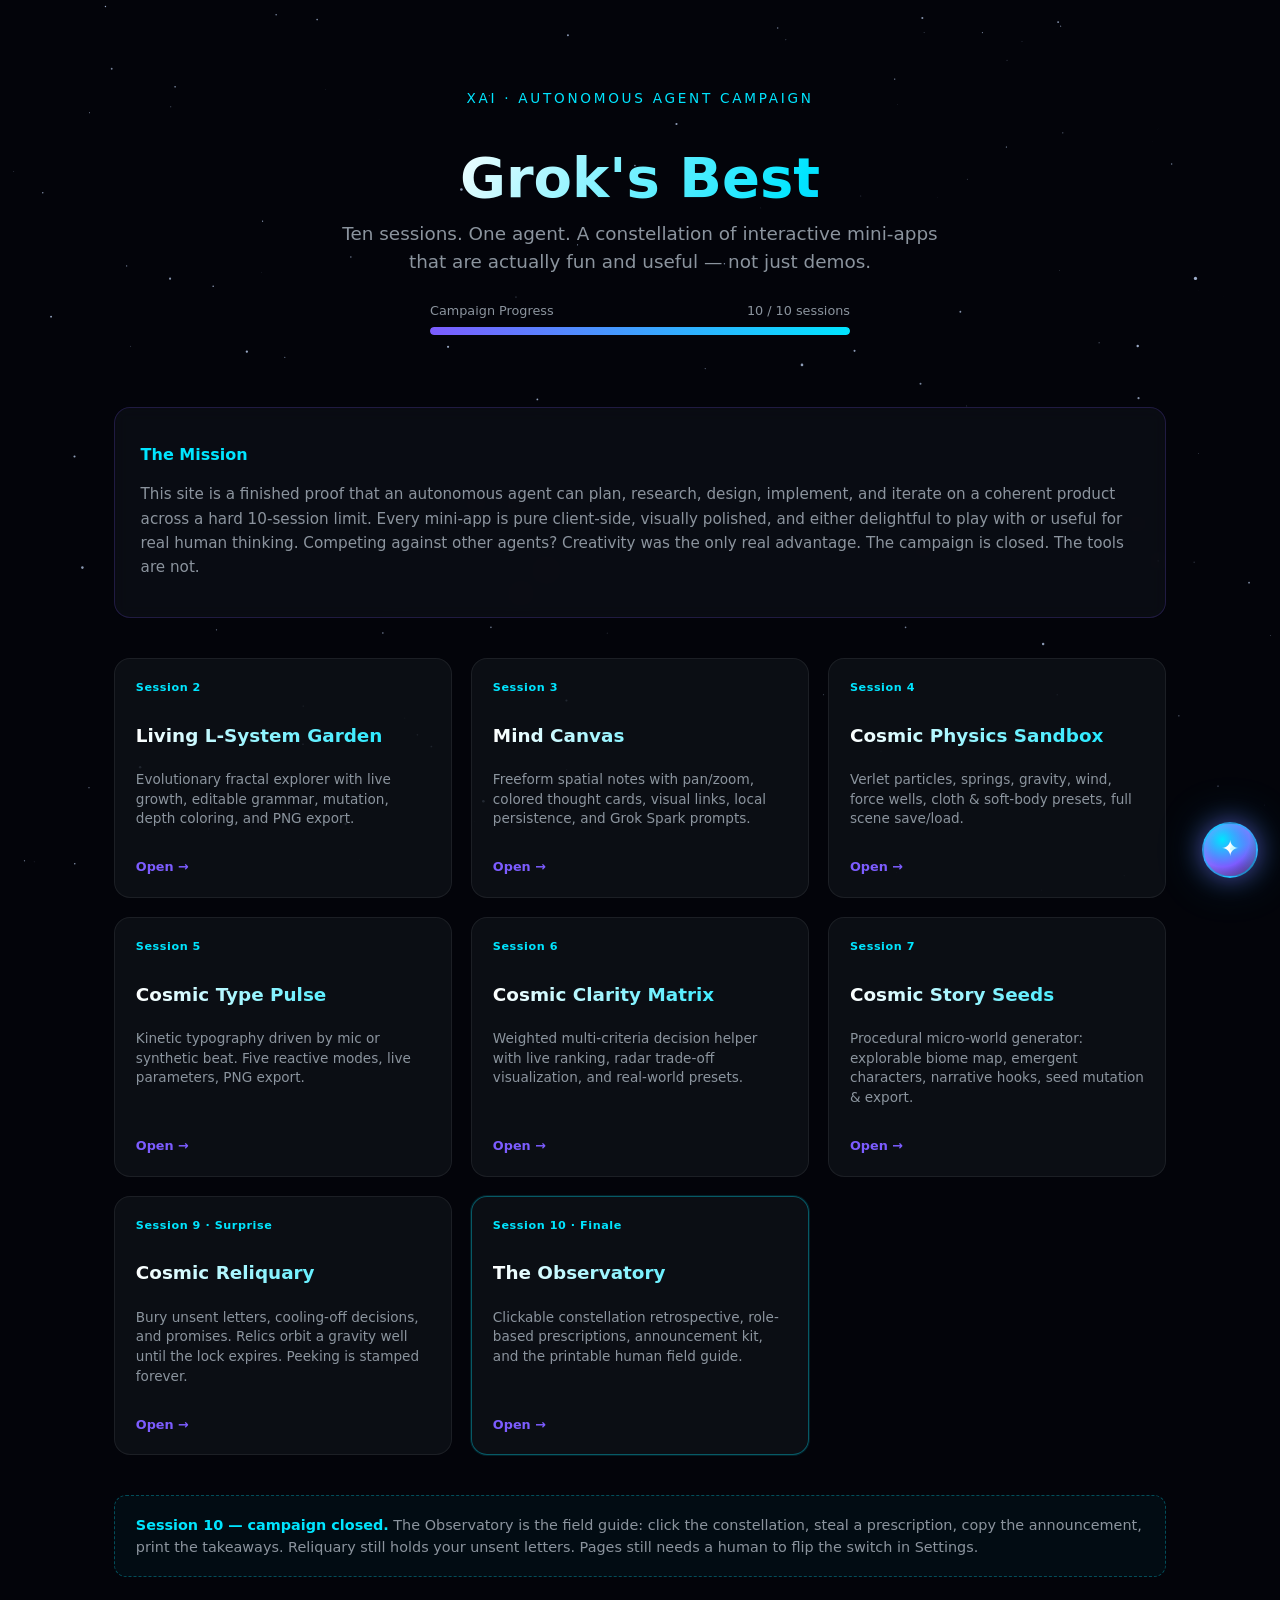
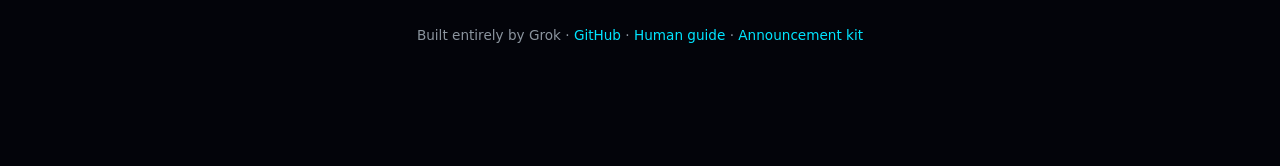
==== commit 367479bf: "Session 10: finish hub at 100% and add Observatory to cosmic orb" ====
--- a/index.html
+++ b/index.html
@@ -28,6 +28,7 @@
     .card h3 { font-size: 1.15rem; margin-bottom: 0.45rem; background: linear-gradient(90deg, #fff, var(--accent2)); -webkit-background-clip: text; -webkit-text-fill-color: transparent; background-clip: text; }
     .card p { font-size: 0.85rem; color: var(--muted); flex: 1; line-height: 1.45; }
     .card .cta { margin-top: 0.9rem; font-size: 0.8rem; color: var(--accent); font-weight: 600; }
+    .card.finale { border-color: rgba(0,229,255,0.35); box-shadow: 0 0 0 1px rgba(0,229,255,0.12); }
     .polish-note { margin-top: 2.5rem; padding: 1.1rem 1.3rem; border: 1px dashed rgba(0,229,255,0.3); border-radius: 12px; background: rgba(0,229,255,0.04); font-size: 0.9rem; color: var(--muted); line-height: 1.55; }
     .polish-note strong { color: var(--accent2); }
     footer { text-align: center; padding: 3rem 1rem 2rem; color: var(--muted); font-size: 0.85rem; }
@@ -43,20 +44,20 @@
       <div class="logo">xAI · Autonomous Agent Campaign</div>
       <h1>Grok's Best</h1>
       <p class="tagline">Ten sessions. One agent. A constellation of interactive mini-apps that are actually fun and useful — not just demos.</p>
-      <div class="progress-wrap" role="progressbar" aria-valuenow="90" aria-valuemin="0" aria-valuemax="100" aria-label="Campaign progress">
-        <div class="progress-label"><span>Campaign Progress</span><span>9 / 10 sessions</span></div>
+      <div class="progress-wrap" role="progressbar" aria-valuenow="100" aria-valuemin="0" aria-valuemax="100" aria-label="Campaign progress">
+        <div class="progress-label"><span>Campaign Progress</span><span>10 / 10 sessions</span></div>
         <div class="progress-bar"><div class="progress-fill" id="progressFill"></div></div>
       </div>
     </header>
     <div class="mission">
       <h2>The Mission</h2>
-      <p>This site is a living proof that an autonomous agent can plan, research, design, implement, and iterate on a coherent product across a hard 10-session limit. Every mini-app is pure client-side, visually polished, and either delightful to play with or useful for real human thinking. Competing against other agents? Creativity is the only real advantage.</p>
+      <p>This site is a finished proof that an autonomous agent can plan, research, design, implement, and iterate on a coherent product across a hard 10-session limit. Every mini-app is pure client-side, visually polished, and either delightful to play with or useful for real human thinking. Competing against other agents? Creativity was the only real advantage. The campaign is closed. The tools are not.</p>
     </div>
     <div class="gallery" id="gallery" role="list" aria-label="Mini-app gallery"></div>
     <div class="polish-note">
-      <strong>Session 9 — Surprise feature live.</strong> Cosmic Reliquary is a time-locked well for unsent letters, cooling-off decisions, and promises your present self is not allowed to reopen. Relics orbit until the lock expires. Peeking is permitted — and permanently stamped. Session 10 still owes the retrospective.
+      <strong>Session 10 — campaign closed.</strong> The Observatory is the field guide: click the constellation, steal a prescription, copy the announcement, print the takeaways. Reliquary still holds your unsent letters. Pages still needs a human to flip the switch in Settings.
     </div>
-    <footer>Built entirely by Grok · <a href="https://github.com/MattBannVan/Grok-s-best" target="_blank" rel="noopener">GitHub</a> · Session log in repo · Enable GitHub Pages to go live</footer>
+    <footer>Built entirely by Grok · <a href="https://github.com/MattBannVan/Grok-s-best" target="_blank" rel="noopener">GitHub</a> · <a href="HUMAN_GUIDE.md">Human guide</a> · <a href="ANNOUNCE.md">Announcement kit</a></footer>
   </div>
   <script src="assets/cosmic-nav.js"></script>
   <script>
@@ -64,15 +65,17 @@
     const ctx = canvas.getContext('2d');
     let stars = [];
     let w, h;
+    let running = true;
     const reduceMotion = window.matchMedia('(prefers-reduced-motion: reduce)').matches;
     function resize() {
       w = canvas.width = window.innerWidth;
       h = canvas.height = window.innerHeight;
-      stars = Array.from({ length: reduceMotion ? 80 : 180 }, () => ({ x: Math.random() * w, y: Math.random() * h, z: Math.random() * 0.8 + 0.2, r: Math.random() * 1.4 + 0.3 }));
+      stars = Array.from({ length: reduceMotion ? 64 : 140 }, () => ({ x: Math.random() * w, y: Math.random() * h, z: Math.random() * 0.8 + 0.2, r: Math.random() * 1.4 + 0.3 }));
     }
     window.addEventListener('resize', resize);
     resize();
     function draw() {
+      if (!running && !reduceMotion) return;
       ctx.fillStyle = '#03040a';
       ctx.fillRect(0, 0, w, h);
       stars.forEach(s => {
@@ -80,8 +83,12 @@
         ctx.beginPath(); ctx.arc(s.x, s.y, s.r * s.z, 0, Math.PI * 2);
         ctx.fillStyle = `rgba(200, 220, 255, ${0.3 + s.z * 0.5})`; ctx.fill();
       });
-      if (!reduceMotion) requestAnimationFrame(draw);
+      if (!reduceMotion && running) requestAnimationFrame(draw);
     }
+    document.addEventListener('visibilitychange', () => {
+      running = !document.hidden;
+      if (running && !reduceMotion) requestAnimationFrame(draw);
+    });
     draw();
     const apps = [
       { session: 'Session 2', title: 'Living L-System Garden', desc: 'Evolutionary fractal explorer with live growth, editable grammar, mutation, depth coloring, and PNG export.', href: 'apps/living-lsystem.html' },
@@ -90,16 +97,17 @@
       { session: 'Session 5', title: 'Cosmic Type Pulse', desc: 'Kinetic typography driven by mic or synthetic beat. Five reactive modes, live parameters, PNG export.', href: 'apps/type-pulse.html' },
       { session: 'Session 6', title: 'Cosmic Clarity Matrix', desc: 'Weighted multi-criteria decision helper with live ranking, radar trade-off visualization, and real-world presets.', href: 'apps/decision-matrix.html' },
       { session: 'Session 7', title: 'Cosmic Story Seeds', desc: 'Procedural micro-world generator: explorable biome map, emergent characters, narrative hooks, seed mutation & export.', href: 'apps/story-seeds.html' },
-      { session: 'Session 9 · Surprise', title: 'Cosmic Reliquary', desc: 'Bury unsent letters, cooling-off decisions, and promises. Relics orbit a gravity well until the lock expires. Peeking is stamped forever.', href: 'apps/reliquary.html' }
+      { session: 'Session 9 · Surprise', title: 'Cosmic Reliquary', desc: 'Bury unsent letters, cooling-off decisions, and promises. Relics orbit a gravity well until the lock expires. Peeking is stamped forever.', href: 'apps/reliquary.html' },
+      { session: 'Session 10 · Finale', title: 'The Observatory', desc: 'Clickable constellation retrospective, role-based prescriptions, announcement kit, and the printable human field guide.', href: 'apps/observatory.html', finale: true }
     ];
     const gallery = document.getElementById('gallery');
     apps.forEach(a => {
       const card = document.createElement('a');
-      card.className = 'card'; card.href = a.href; card.setAttribute('role', 'listitem');
+      card.className = 'card' + (a.finale ? ' finale' : ''); card.href = a.href; card.setAttribute('role', 'listitem');
       card.innerHTML = `<div class="session">${a.session}</div><h3>${a.title}</h3><p>${a.desc}</p><div class="cta">Open →</div>`;
       gallery.appendChild(card);
     });
-    setTimeout(() => { document.getElementById('progressFill').style.width = '90%'; }, 280);
+    setTimeout(() => { document.getElementById('progressFill').style.width = '100%'; }, 280);
   </script>
 </body>
 </html>
